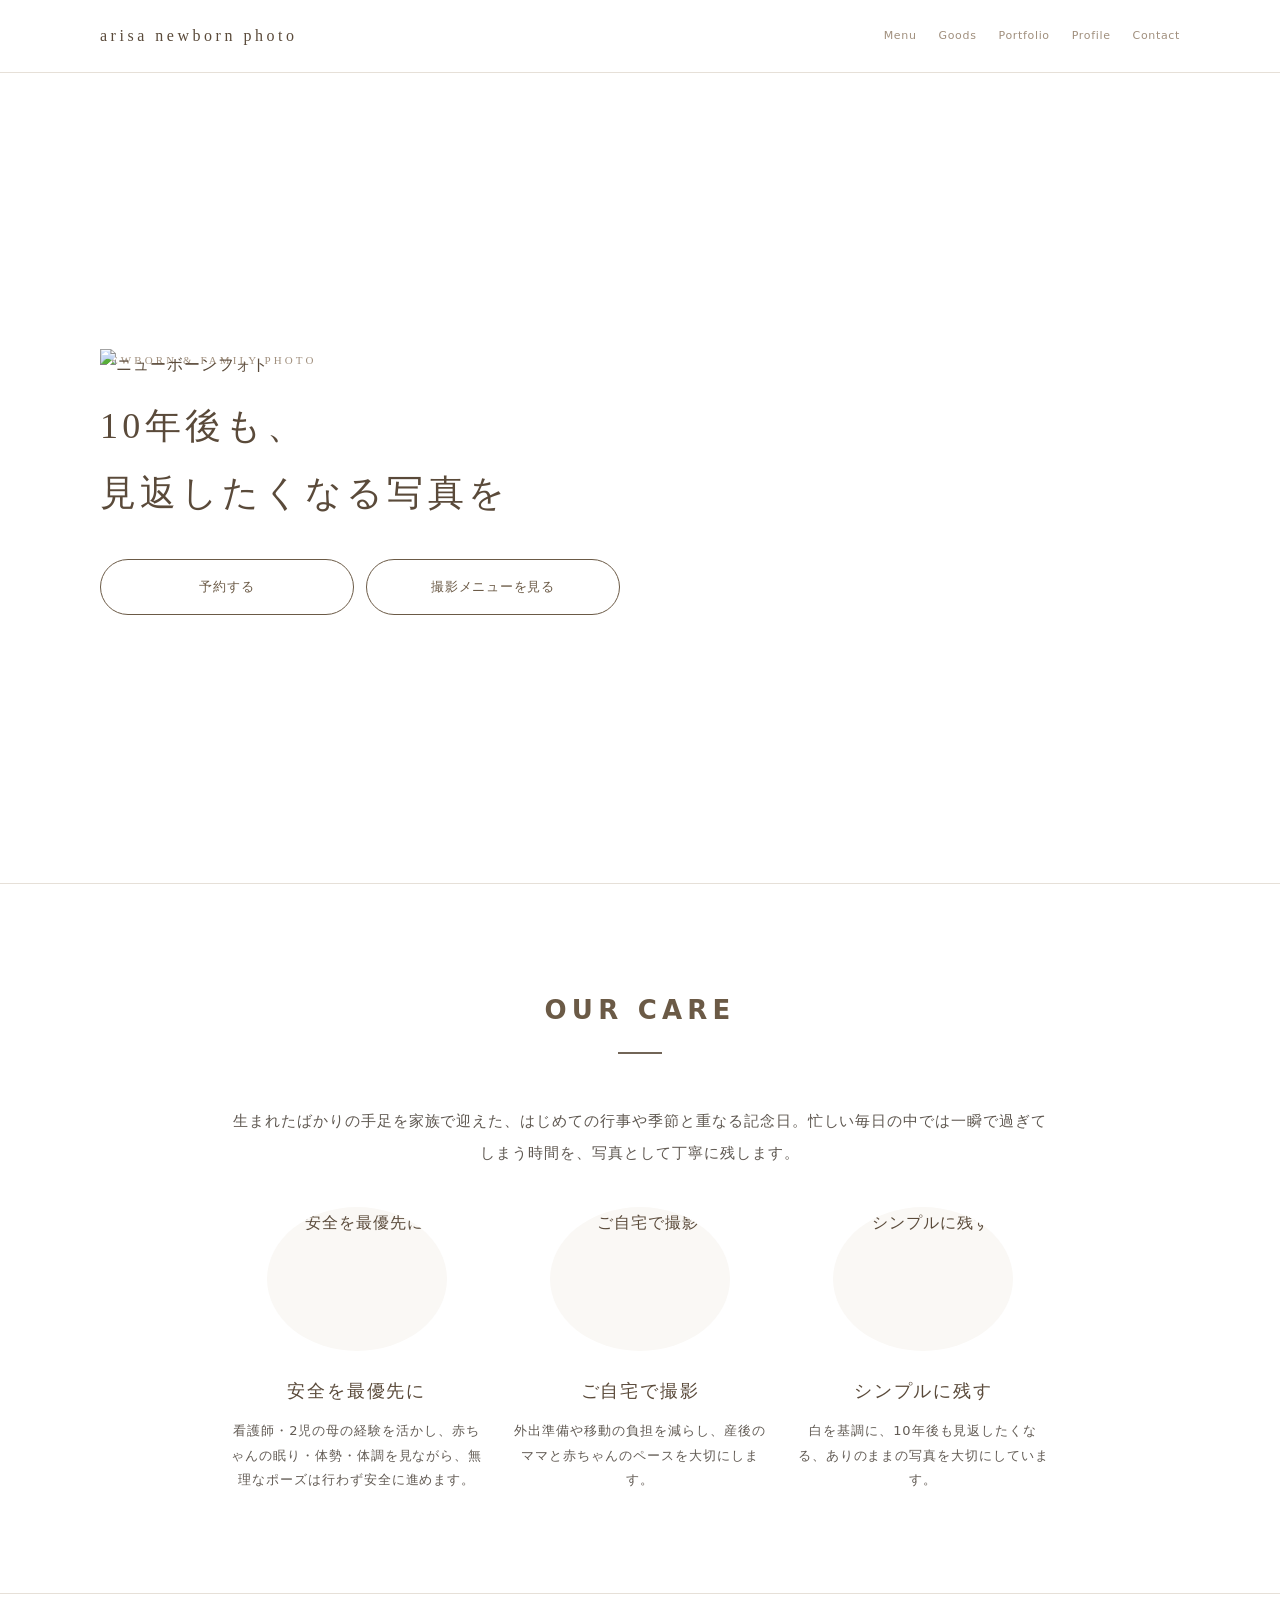
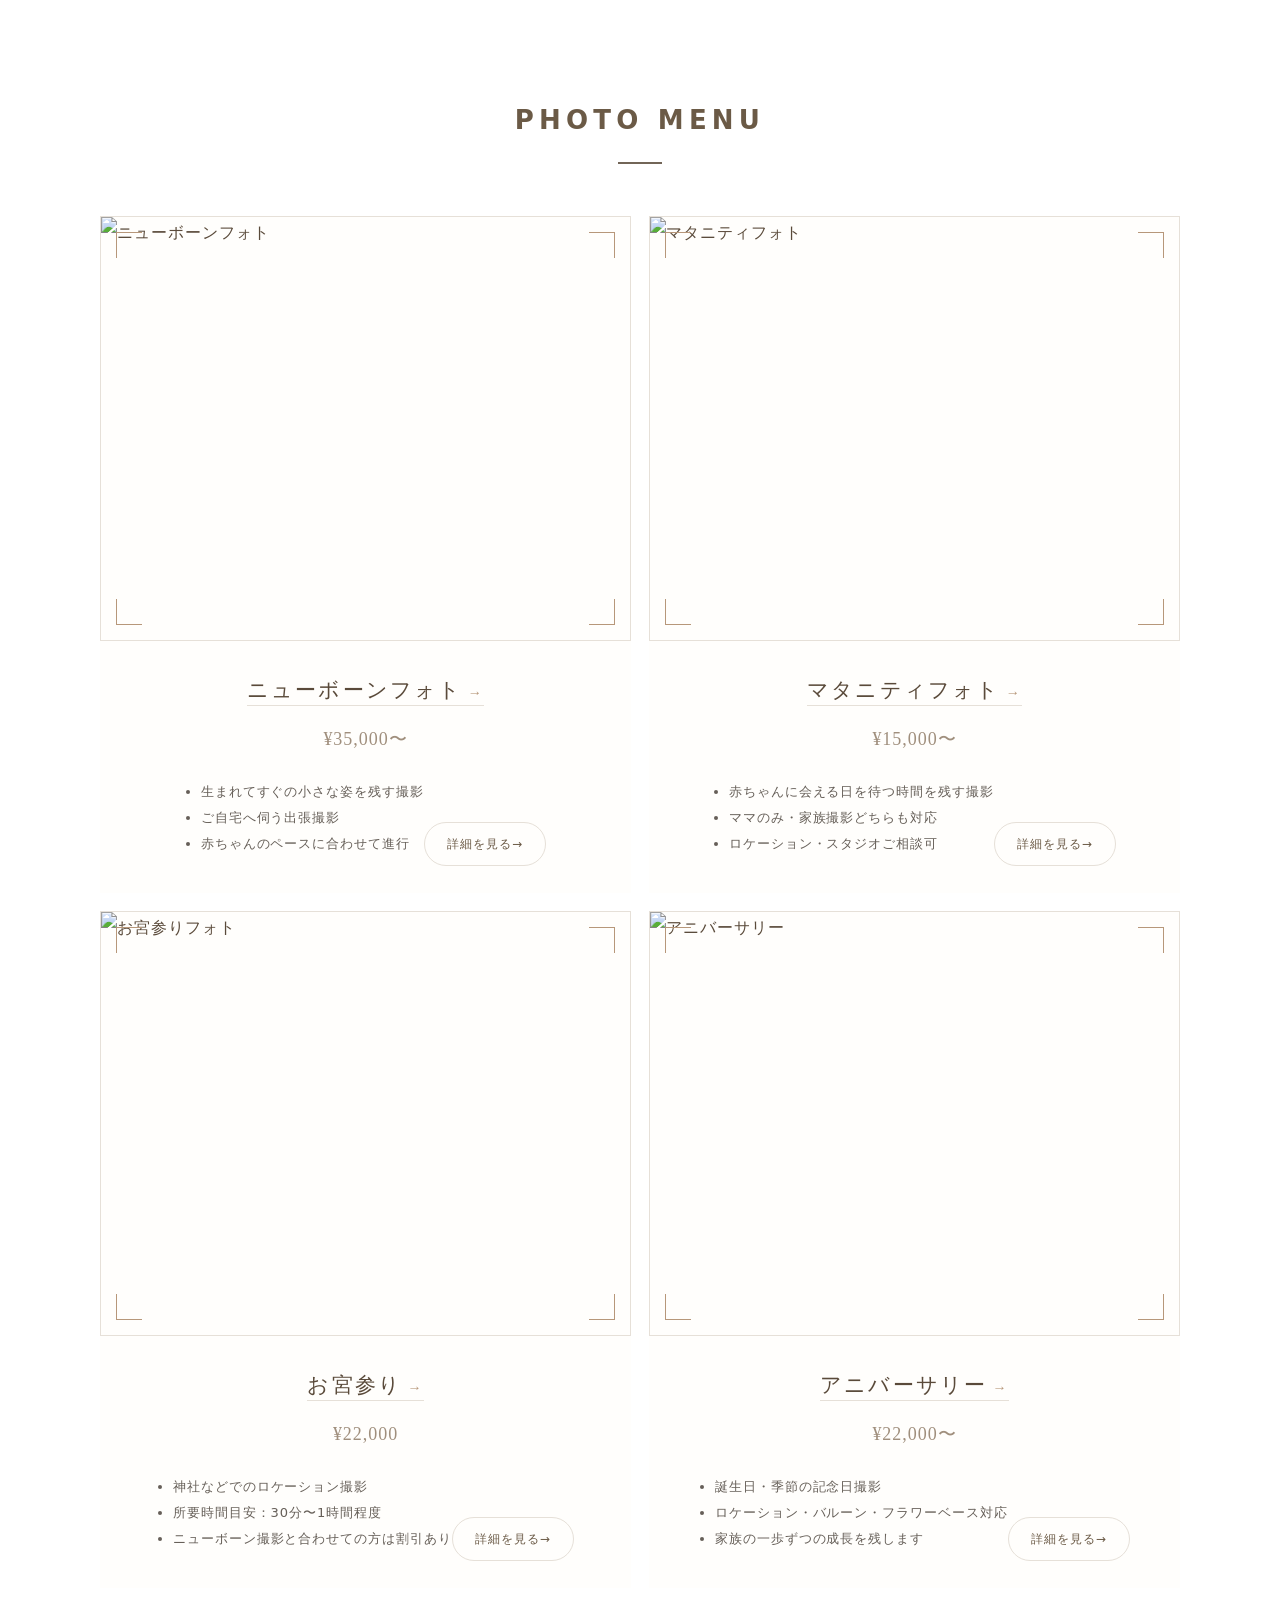
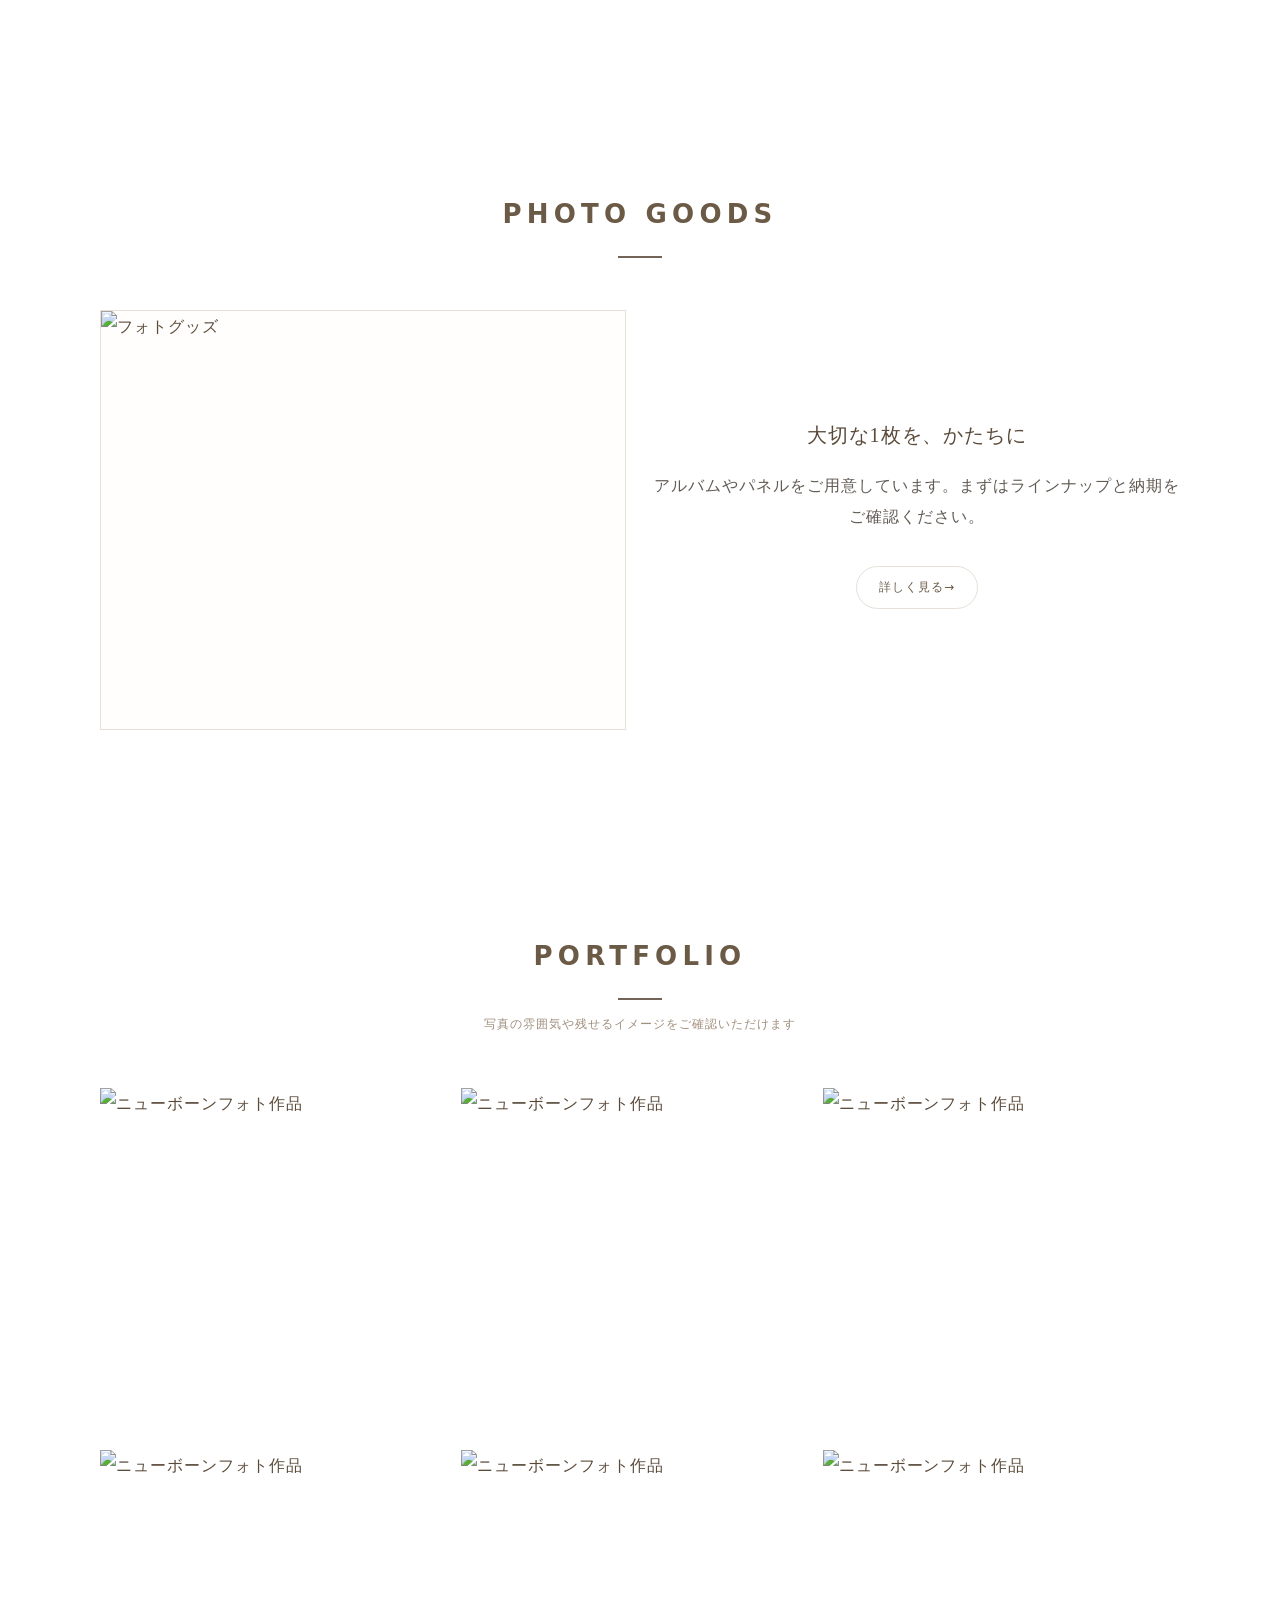
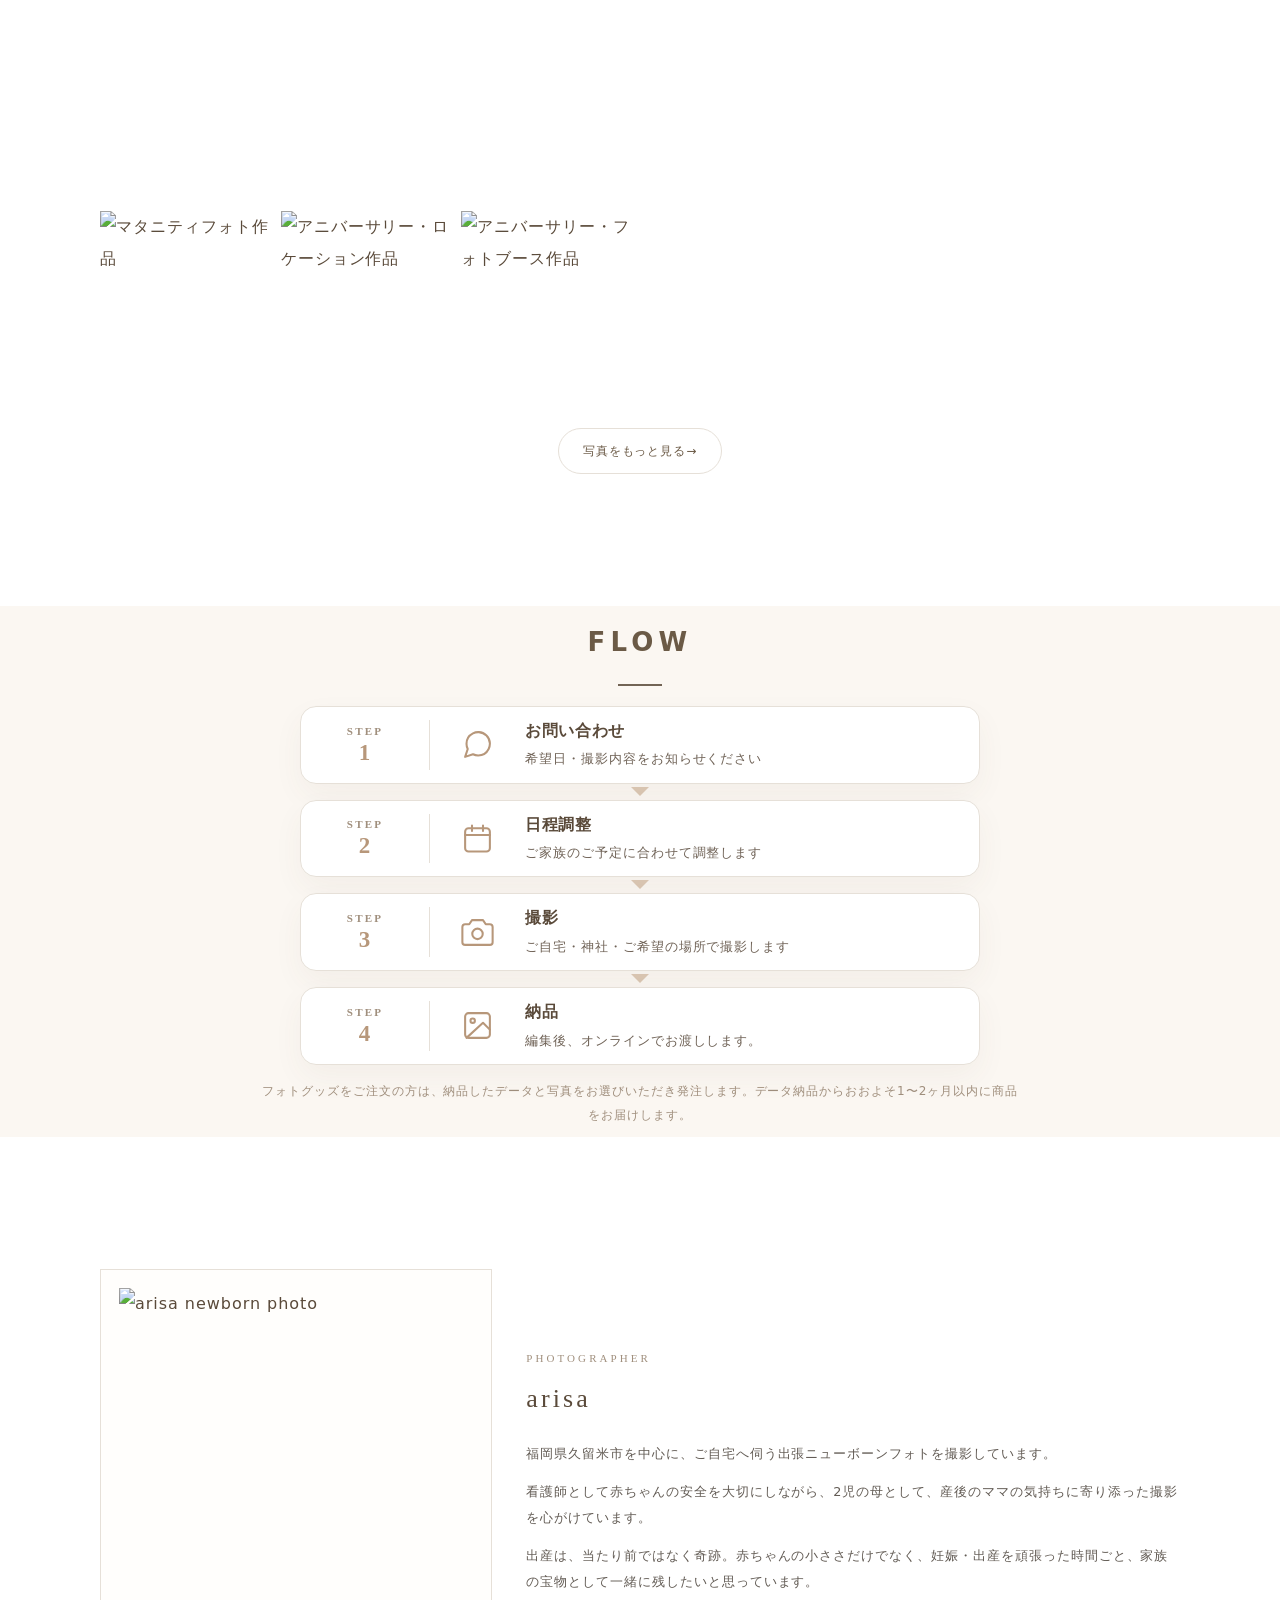
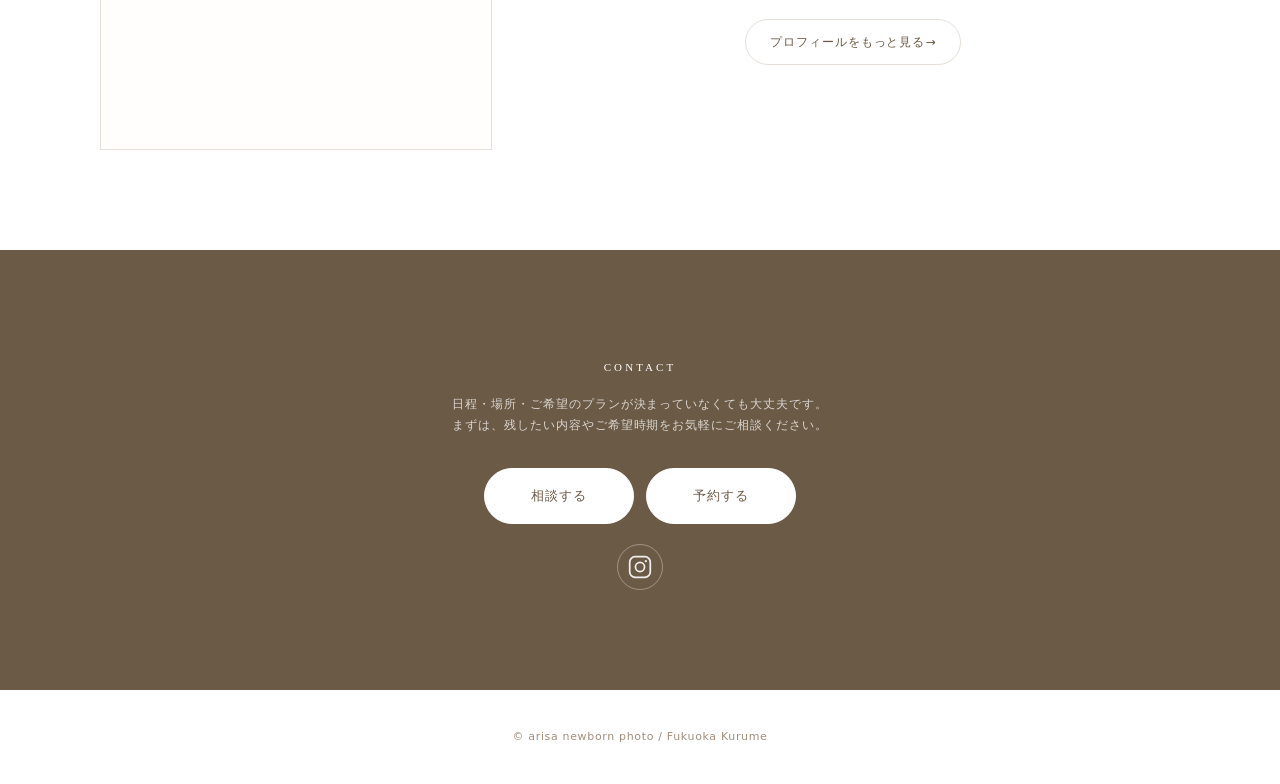
==== index.html @ 68b3fe2f "Add files via upload" ====
<!doctype html>
<html lang="ja">
<head>
  <meta charset="utf-8" />
  <meta name="viewport" content="width=device-width, initial-scale=1" />
  <title>arisa newborn photo｜福岡・久留米 出張ニューボーンフォト</title>
  <link rel="stylesheet" href="style.css?v=95" />
</head>
<body>
  <header class="nav"><div class="container nav-inner"><div class="brand">arisa newborn photo</div><input id="nav-toggle" class="nav-checkbox" type="checkbox" /><label class="nav-toggle" for="nav-toggle" aria-label="メニューを開閉"><span></span><span></span><span></span></label><nav class="nav-links" id="main-nav"><a href="#service">Menu</a><a href="#goods">Goods</a><a href="#portfolio">Portfolio</a><a href="profile.html">Profile</a><a href="#contact">Contact</a></nav></div></header>
  <main>
    <section class="hero"><div class="container"><div class="hero-inner"><div class="eyebrow">newborn & family photo</div><h1>10年後も、<br>見返したくなる写真を</h1><img class="hero-bg" src="写真フォルダ/photo/カゴ1.jpg" alt="ニューボーンフォト" /><div class="btns"><a class="btn line js-book" href="#booking">予約する</a><a class="btn secondary" href="#service">撮影メニューを見る</a></div></div></div></section>

    <section class="message"><div class="narrow"><div class="section-title"><span class="eyebrow">Our care</span><h2>小さな一歩を<br>未来の家族へ</h2></div><p>生まれたばかりの手足を家族で迎えた、はじめての行事や季節と重なる記念日。忙しい毎日の中では一瞬で過ぎてしまう時間を、写真として丁寧に残します。</p><div class="intro-grid circles"><div class="intro-card"><div class="concept-photo"><img src="写真フォルダ/photo/お布団4.jpg" alt="安全を最優先に"></div><h3>安全を最優先に</h3><p>看護師・2児の母の経験を活かし、赤ちゃんの眠り・体勢・体調を見ながら、無理なポーズは行わず安全に進めます。</p></div><div class="intro-card"><div class="concept-photo"><img src="写真フォルダ/photo/兄弟1.jpg" alt="ご自宅で撮影"></div><h3>ご自宅で撮影</h3><p>外出準備や移動の負担を減らし、産後のママと赤ちゃんのペースを大切にします。</p></div><div class="intro-card"><div class="concept-photo"><img src="写真フォルダ/photo/ミノムシ1.jpg" alt="シンプルに残す"></div><h3>シンプルに残す</h3><p>白を基調に、10年後も見返したくなる、ありのままの写真を大切にしています。</p></div></div></div></section>

    <section id="service"><div class="container"><div class="section-title"><span class="eyebrow">Photo menu</span><h2>撮影メニュー</h2></div><div class="service-grid">
      <article class="service"><a href="newborn.html"><img src="写真フォルダ/photo/頬杖4.jpg" alt="ニューボーンフォト" style="object-position:50% 52%"><span class="cframe" aria-hidden="true"></span></a><div class="service-body"><h3><a href="newborn.html">ニューボーンフォト</a></h3><p class="price">¥35,000〜</p><ul><li>生まれてすぐの小さな姿を残す撮影</li><li>ご自宅へ伺う出張撮影</li><li>赤ちゃんのペースに合わせて進行</li></ul><a class="service-link" href="newborn.html">詳細を見る</a></div></article>
      <article class="service"><a href="maternity.html"><img src="写真フォルダ/photo/マタニティ1.jpg" alt="マタニティフォト"><span class="cframe" aria-hidden="true"></span></a><div class="service-body"><h3><a href="maternity.html">マタニティフォト</a></h3><p class="price">¥15,000〜</p><ul><li>赤ちゃんに会える日を待つ時間を残す撮影</li><li>ママのみ・家族撮影どちらも対応</li><li>ロケーション・スタジオご相談可</li></ul><a class="service-link" href="maternity.html">詳細を見る</a></div></article>
      <article class="service"><a href="omiyamairi.html"><img src="写真フォルダ/photo/お宮参り1.jpg" alt="お宮参りフォト" style="object-position:center center"><span class="cframe" aria-hidden="true"></span></a><div class="service-body"><h3><a href="omiyamairi.html">お宮参り</a></h3><p class="price">¥22,000</p><ul><li>神社などでのロケーション撮影</li><li>所要時間目安：30分〜1時間程度</li><li>ニューボーン撮影と合わせての方は割引あり</li></ul><a class="service-link" href="omiyamairi.html">詳細を見る</a></div></article>
      <article class="service"><a href="anniversary.html"><img src="写真フォルダ/photo/桜4人家族.jpg" alt="アニバーサリー"><span class="cframe" aria-hidden="true"></span></a><div class="service-body"><h3><a href="anniversary.html">アニバーサリー</a></h3><p class="price">¥22,000〜</p><ul><li>誕生日・季節の記念日撮影</li><li>ロケーション・バルーン・フラワーベース対応</li><li>家族の一歩ずつの成長を残します</li></ul><a class="service-link" href="anniversary.html">詳細を見る</a></div></article>
    </div></div></section>

    <section id="goods"><div class="container"><div class="section-title"><span class="eyebrow">Photo goods</span><h2>フォトグッズ</h2></div>
      <div class="goods-grid">
        <div class="goods-image"><img src="写真フォルダ/photogoods/goods-top.jpg" alt="フォトグッズ"></div>
        <div class="goods-content">
          <h3>大切な1枚を、かたちに</h3>
          <p>アルバムやパネルをご用意しています。まずはラインナップと納期をご確認ください。</p>
          <p style="margin-top:18px"><a class="service-link" href="photogoods.html">詳しく見る</a></p>
        </div>
      </div>

    </section>

    <section id="portfolio"><div class="container"><div class="section-title"><span class="eyebrow">Portfolio</span><h2>ポートフォリオ</h2><p class="note">写真の雰囲気や残せるイメージをご確認いただけます</p></div><div class="pf-strip">
      <img class="sq" src="写真フォルダ/photo/カゴ2.jpg" alt="ニューボーンフォト作品">
      <img class="sq" src="写真フォルダ/photo/お布団1.jpg" alt="ニューボーンフォト作品">
      <img class="sq" src="写真フォルダ/photo/頬杖3.jpg" alt="ニューボーンフォト作品">
      <img class="sq" src="写真フォルダ/photo/指輪.jpg" alt="ニューボーンフォト作品">
      <img class="sq" src="写真フォルダ/photo/チンオン.jpg" alt="ニューボーンフォト作品">
      <img class="sq" src="写真フォルダ/photo/ミノムシ2.jpg" alt="ニューボーンフォト作品">
      <img src="写真フォルダ/photo/マタニティ1.jpg" alt="マタニティフォト作品">
      <img src="写真フォルダ/photo/桜4人家族.jpg" alt="アニバーサリー・ロケーション作品">
      <img src="写真フォルダ/photo/フォトブース.jpg" alt="アニバーサリー・フォトブース作品">
    </div><div class="pf-more"><a href="portfolio.html">写真をもっと見る</a></div></div></section>

<section id="flow"><div class="container"><div class="section-title"><span class="eyebrow">Flow</span><h2>撮影までの流れ</h2></div><div class="flow"><div class="step"><div class="step-number">1</div><div class="step-icon"><svg viewBox="0 0 24 24" fill="none" stroke="currentColor" stroke-width="1.5" stroke-linecap="round" stroke-linejoin="round"><path d="M21 11.5a8.38 8.38 0 0 1-.9 3.8 8.5 8.5 0 0 1-7.6 4.7 8.38 8.38 0 0 1-3.8-.9L3 21l1.9-5.7a8.38 8.38 0 0 1-.9-3.8 8.5 8.5 0 0 1 4.7-7.6 8.38 8.38 0 0 1 3.8-.9h.5a8.48 8.48 0 0 1 8 8z"/></svg></div><div class="step-body"><h3>お問い合わせ</h3><p>希望日・撮影内容をお知らせください</p></div></div><div class="step"><div class="step-number">2</div><div class="step-icon"><svg viewBox="0 0 24 24" fill="none" stroke="currentColor" stroke-width="1.5" stroke-linecap="round" stroke-linejoin="round"><rect x="3" y="4.5" width="18" height="17" rx="2.5"/><path d="M3 9.5h18M8 2.5v4M16 2.5v4"/></svg></div><div class="step-body"><h3>日程調整</h3><p>ご家族のご予定に合わせて調整します</p></div></div><div class="step"><div class="step-number">3</div><div class="step-icon"><svg viewBox="0 0 24 24" fill="none" stroke="currentColor" stroke-width="1.5" stroke-linecap="round" stroke-linejoin="round"><path d="M23 19a2 2 0 0 1-2 2H3a2 2 0 0 1-2-2V8a2 2 0 0 1 2-2h3l2-3h8l2 3h3a2 2 0 0 1 2 2z"/><circle cx="12" cy="13" r="3.8"/></svg></div><div class="step-body"><h3>撮影</h3><p>ご自宅・神社・ご希望の場所で撮影します</p></div></div><div class="step"><div class="step-number">4</div><div class="step-icon"><svg viewBox="0 0 24 24" fill="none" stroke="currentColor" stroke-width="1.5" stroke-linecap="round" stroke-linejoin="round"><rect x="3" y="3" width="18" height="18" rx="2.5"/><circle cx="8.5" cy="8.5" r="1.6"/><path d="M21 15l-5-5L4 21"/></svg></div><div class="step-body"><h3>納品</h3><p>編集後、オンラインでお渡しします。</p></div></div></div><p class="note" style="text-align:center;max-width:760px;margin:24px auto 0">フォトグッズをご注文の方は、納品したデータと写真をお選びいただき発注します。データ納品からおおよそ1〜2ヶ月以内に商品をお届けします。</p></div></section>

    <section id="profile"><div class="container profile"><div class="hero-card"><img src="写真フォルダ/photo/おくるみ布.jpg" alt="arisa newborn photo"></div><div><span class="eyebrow">Photographer</span><h3>arisa</h3><p>福岡県久留米市を中心に、ご自宅へ伺う出張ニューボーンフォトを撮影しています。</p><p>看護師として赤ちゃんの安全を大切にしながら、2児の母として、産後のママの気持ちに寄り添った撮影を心がけています。</p><p>出産は、当たり前ではなく奇跡。赤ちゃんの小ささだけでなく、妊娠・出産を頑張った時間ごと、家族の宝物として一緒に残したいと思っています。</p><p class="pf-more" style="text-align:center;margin-top:24px"><a href="profile.html">プロフィールをもっと見る</a></p></div></div></section>

    <section id="contact" class="cta"><div class="narrow"><span class="eyebrow">Contact</span><p><span class="wbr">日程・場所・ご希望のプランが</span><span class="wbr">決まっていなくても大丈夫です。</span><br><span class="wbr">まずは、残したい内容やご希望時期を</span><span class="wbr">お気軽にご相談ください。</span></p><div class="btns" style="justify-content:center"><a class="btn line" href="https://lin.ee/nrPaFDa" target="_blank" rel="noreferrer">相談する</a><a class="btn js-book" href="#booking">予約する</a></div><a class="ig-link" href="https://www.instagram.com/arisa_newbornphoto/" target="_blank" rel="noreferrer" aria-label="Instagramを見る"><svg viewBox="0 0 24 24" width="26" height="26" fill="none" stroke="currentColor" stroke-width="1.6" stroke-linecap="round" stroke-linejoin="round"><rect x="2.5" y="2.5" width="19" height="19" rx="5"/><circle cx="12" cy="12" r="4.2"/><circle cx="17.4" cy="6.6" r="1.05" fill="currentColor" stroke="none"/></svg></a></div></section>
  </main>
  <footer class="footer">© arisa newborn photo / Fukuoka Kurume</footer>
  <a class="fab fab-hidden js-book" href="#booking" target="_blank" rel="noreferrer" aria-label="予約する"><svg viewBox="0 0 24 24" width="17" height="17" fill="none" stroke="currentColor" stroke-width="1.6" stroke-linecap="round" stroke-linejoin="round"><rect x="3.5" y="5" width="17" height="16" rx="2.5"/><path d="M3.5 9.5h17M8 3v4M16 3v4"/></svg><span>予約する</span></a>
  <script src="booking.js?v=7" defer></script>
</body>
</html>
---- style.css ----
@charset "UTF-8";
:root{
  --bg:#ffffff;--paper:#fffefc;--ink:#5a4a3a;--muted:#a08f7d;--line:#e6e0d8;--accent:#b7977a;--accent2:#d8c4b0;--soft:#faf8f5;--dark:#6b5a46;
  --line-green:#06C755;
  --shadow:0 20px 50px rgba(90,74,58,.06);
}
*{box-sizing:border-box}
html{scroll-behavior:smooth}
body{margin:0;background:var(--bg);color:var(--ink);font-family:"Noto Sans JP", system-ui, -apple-system, BlinkMacSystemFont, sans-serif;line-height:2;letter-spacing:.06em;font-weight:300}
img{max-width:100%;display:block}
a{color:inherit;text-decoration:none}
.container{width:min(1080px,calc(100% - 40px));margin:auto}
.narrow{width:min(820px,calc(100% - 40px));margin:auto}
.nav{position:sticky;top:0;z-index:10;background:rgba(255,255,255,.86);backdrop-filter:blur(16px);border-bottom:1px solid var(--line)}
.nav-inner{height:72px;display:flex;align-items:center;justify-content:space-between;gap:20px;position:relative}
.brand{font-family:Georgia,"Times New Roman",serif;font-size:16px;letter-spacing:.22em;white-space:nowrap}
.nav-checkbox{position:absolute;opacity:0;pointer-events:none;width:1px;height:1px}
.nav-toggle{display:none;align-items:center;justify-content:center;width:40px;height:34px;padding:0;border:none;background:none;cursor:pointer;flex-direction:column;gap:6px}
.nav-toggle span{display:block;width:24px;height:2px;background:var(--ink);border-radius:1px;transition:transform .25s ease,opacity .25s ease}
.nav-toggle span + span{margin-top:0}
.nav-links{display:flex;gap:22px;font-size:11px;letter-spacing:.06em;color:var(--muted);align-items:center}
.nav-links a:hover{color:var(--accent)}
.hero{min-height:90vh;display:flex;align-items:center;padding:100px 0 72px;position:relative;overflow:hidden;background:#fff}
.hero-bg{position:absolute;top:0;left:0;width:100%;height:100%;object-fit:cover;object-position:58% 30%;z-index:0;animation:heroFade 2.6s cubic-bezier(.22,.61,.36,1) forwards;opacity:1;margin:0;pointer-events:none}
.hero-scrim{display:none}
.hero .container{position:relative;z-index:2}
.hero-inner{max-width:520px;animation:heroText 1.6s ease-out .5s forwards;opacity:1;position:relative;z-index:2}
.eyebrow{font-family:Georgia,serif;font-size:11px;letter-spacing:.28em;color:var(--muted);text-transform:uppercase}
.hero h1{font-family:Georgia,"Noto Serif JP",serif;font-weight:300;font-size:clamp(22px,3vw,36px);line-height:1.85;margin:22px 0 28px;letter-spacing:.12em;max-width:90%;}
.lead{font-size:14px;color:#5f5851;max-width:600px;line-height:2.1}
.hero-card{background:var(--paper);padding:18px;border:1px solid var(--line)}
.hero-card img{aspect-ratio:4/5;object-fit:cover;object-position:50% 18%}
@keyframes heroFade{from{opacity:0;transform:scale(1.06)}to{opacity:1;transform:none}}
@keyframes heroText{from{opacity:0;transform:translateY(16px)}to{opacity:1;transform:none}}
@media(prefers-reduced-motion:reduce){.hero-bg,.hero-inner{animation:none;opacity:1}}
.btns{display:flex;gap:12px;flex-wrap:wrap;margin-top:32px;margin-bottom:20px}
.btn{padding:14px 24px;border:1px solid var(--dark);background:var(--dark);color:white;font-size:13px;letter-spacing:.06em;display:inline-flex;align-items:center;justify-content:center;min-width:150px;width:auto;border-radius:999px;cursor:pointer;transition:transform .2s ease,box-shadow .2s ease,background .2s ease,color .2s ease,border-color .2s ease,filter .2s ease}
.hero .lead{font-size:12.6px}
.hero .btn{flex:1 1 45%;min-width:150px;width:auto}
.btn.secondary{background:transparent;color:var(--dark)}
.btn.line{background:var(--dark);border-color:var(--dark);color:#fff}
.hero .btn.line,.hero .btn.secondary{background:#fff;color:var(--dark);border:1px solid var(--dark)}
@media(hover:hover){.hero .btn.line:hover,.hero .btn.secondary:hover{background:var(--dark);color:#fff}}
.hero .btn.line:active,.hero .btn.secondary:active{background:var(--dark);color:#fff}
section{padding:100px 0}
.section-title{text-align:center;margin-bottom:52px}
.section-title .eyebrow{display:block;margin:0;font-family:inherit;font-size:clamp(20px,2.6vw,26px);font-weight:700;letter-spacing:.2em;color:var(--dark)}
.section-title .eyebrow::after{content:"";display:block;width:44px;height:2px;background:var(--ink);opacity:.85;margin:16px auto 0}
.section-title h2{display:none}
.message{background:#fff;border-top:1px solid var(--line);border-bottom:1px solid var(--line);text-align:center;opacity:0;animation:fadeInUp 1s ease-out .2s both}
.message p{font-size:15px;color:#5f5851;line-height:2.1}
.intro-grid{display:grid;grid-template-columns:repeat(3,1fr);gap:18px;margin-top:38px;text-align:left}
@keyframes fadeInUp{from{opacity:0;transform:translateY(20px)}to{opacity:1;transform:translateY(0)}}
.intro-card{background:var(--soft);border:1px solid var(--line);padding:26px 24px}
.intro-card h3{font-family:Georgia,"Noto Serif JP",serif;font-weight:300;font-size:18px;margin:0 0 10px;letter-spacing:.1em}
.intro-card p{font-size:13px;color:#625b54;margin:0;line-height:1.9}
.intro-grid.circles{text-align:center;gap:30px}
.intro-grid.circles .intro-card{background:none;border:none;padding:0}
.intro-grid.circles .intro-card p{max-width:280px;margin:0 auto}
.concept-icon{width:100px;height:100px;border-radius:50%;background:var(--soft);border:1px solid var(--line);display:flex;align-items:center;justify-content:center;margin:0 auto 20px;color:var(--accent)}
.concept-icon svg{width:50px;height:50px}
.concept-photo{width:100%;aspect-ratio:5/4;border-radius:50%;overflow:hidden;margin:0 auto 22px;background:var(--soft)}
.concept-photo img{width:100%;height:100%;object-fit:cover}
.intro-grid.circles .concept-photo{width:50%;min-width:180px;max-width:260px}
.service-grid{display:grid;grid-template-columns:repeat(2,1fr);gap:18px;background:transparent;border:none}
.service{background:var(--paper);padding:0;transition:opacity .25s ease}
.service:hover{opacity:.92}
.service > a{display:block;overflow:hidden;position:relative}
.service > a img,.service .placeholder{aspect-ratio:5/4;height:auto;width:100%;object-fit:cover;object-position:50% 38%;border:1px solid var(--line);box-sizing:border-box;display:block}
.cframe{position:absolute;inset:16px;pointer-events:none;border:1.5px solid var(--accent);-webkit-mask:linear-gradient(#000 0 0) top left,linear-gradient(#000 0 0) top right,linear-gradient(#000 0 0) bottom left,linear-gradient(#000 0 0) bottom right;-webkit-mask-size:26px 26px;-webkit-mask-repeat:no-repeat;mask:linear-gradient(#000 0 0) top left,linear-gradient(#000 0 0) top right,linear-gradient(#000 0 0) bottom left,linear-gradient(#000 0 0) bottom right;mask-size:26px 26px;mask-repeat:no-repeat}
.service-body{padding:28px 20px 24px;border-top:none;text-align:center}
.service-body{padding:28px 20px 24px}
.service h3{font-family:Georgia,"Noto Serif JP",serif;font-weight:300;font-size:21px;margin:0 0 10px;letter-spacing:.1em}
.service h3 a{border-bottom:1px solid var(--line);padding-bottom:3px}
.service h3 a:after{content:"  →";font-size:14px;color:var(--accent)}
.service-link{display:inline-flex;margin:16px auto 0;padding:9px 22px;border:1px solid var(--line);color:var(--dark);font-size:12px;letter-spacing:.08em;transition:background .2s ease,color .2s ease,border-color .2s ease;border-radius:999px;text-align:center}
.service-link:after{content:"  →"}
.service-link:hover{background:var(--dark);color:#fff;border-color:var(--dark)}
.price{font-family:Georgia,serif;font-size:18px;color:var(--muted);margin:10px 0}
.service ul{display:inline-block;text-align:left;padding-left:1.2em;margin:12px auto;color:#665f58;font-size:13px}
.note{font-size:12px;color:var(--muted)}
.portfolio-grid{display:grid;grid-template-columns:repeat(3,1fr);gap:14px}
.portfolio-item{background:var(--paper);border:1px solid var(--line);padding:10px}
.portfolio-item img,.portfolio-item .placeholder{width:100%;height:260px;object-fit:cover;object-position:center center}
.portfolio-item p{text-align:center;font-family:Georgia,"Noto Serif JP",serif;letter-spacing:.1em;margin:12px 0 4px;color:#5f5851}
.placeholder{display:flex;align-items:center;justify-content:center;background:linear-gradient(135deg,var(--soft),var(--accent2));color:#8a6f57;font-family:Georgia,"Noto Serif JP",serif;font-size:13px;letter-spacing:.1em;text-align:center;padding:16px}
.pose-grid{display:grid;grid-template-columns:repeat(4,1fr);gap:14px}
.pose-item{background:var(--paper);border:1px solid var(--line);padding:10px}
.pose-item img{width:100%;height:230px;object-fit:cover;object-position:50% 42%}
.pose-item p{text-align:center;font-family:Georgia,"Noto Serif JP",serif;letter-spacing:.1em;margin:12px 0 4px;color:#5f5851;font-size:14px}
.plans{display:grid;grid-template-columns:repeat(3,1fr);gap:18px}
.plan{background:var(--paper);border:1px solid var(--line);padding:28px 24px;position:relative;text-align:center;display:flex;flex-direction:column}
.plan.recommend{border-color:var(--accent);box-shadow:var(--shadow)}
.badge{position:absolute;top:16px;right:16px;background:#f4e5d7;color:#9d7656;font-size:11px;padding:4px 9px}
.plan .plan-img{display:block;width:calc(100% + 48px);max-width:none;margin:-28px -24px 16px;aspect-ratio:5/4;height:auto;object-fit:cover;object-position:50% 42%}
.plan h3{font-family:Georgia,"Noto Serif JP",serif;font-size:25px;font-weight:400;margin:0 0 8px;letter-spacing:.08em}
.plan .scene{font-size:12px;color:var(--muted);margin:10px 0 0}
.plan li{text-align:left}
.plan .scene b{color:#7d6f60;font-weight:400}
.plan .price{font-size:28px}
.plan .plan-tag{margin:6px 0 16px;font-size:12.5px;line-height:1.6;color:var(--muted);padding:0 4px}
.plan li{margin:5px 0;font-size:14px;color:#625b54}
.plan-sample{display:block;width:fit-content;margin:16px auto 0;padding:9px 22px;border:1px solid var(--line);border-radius:999px;color:var(--dark);font-size:12px;letter-spacing:.06em;text-align:center;cursor:pointer;transition:background .2s ease,color .2s ease,border-color .2s ease,transform .2s ease,box-shadow .2s ease}
.plan-sample:after{content:"  →"}
@media(hover:hover){.plan-sample:hover{background:var(--dark);color:#fff;border-color:var(--dark);transform:translateY(-2px);box-shadow:0 8px 18px rgba(90,74,58,.18)}}
.plan-sample:active{transform:translateY(0) scale(.98);filter:brightness(.9)}
.plan-pose-link{margin-top:30px}
#pose{scroll-margin-top:84px}
.plan-discount{margin:16px -24px -28px;margin-top:auto;padding:12px 18px;background:var(--accent2);color:#5a4a3a;font-size:12px;line-height:1.55;text-align:center}
.plan-discount span{display:block}
.plan-discount b{display:inline-block;margin-top:3px;font-family:Georgia,serif;font-weight:700;font-size:15px;letter-spacing:.02em;color:#5a4433}
.option-box{margin-top:30px;background:#fffaf4;border:1px solid var(--line);padding:26px}
.option-box dl{display:grid;grid-template-columns:1fr auto;gap:10px 24px;margin:0}
.option-box dt{color:#5e5750}.option-box dd{margin:0;color:var(--accent);font-family:Georgia,serif}
.discount-box{margin-top:18px;background:#f6efe6;border-color:var(--accent2)}
.discount-box .ob-label{margin:0 0 14px;font-family:Georgia,serif;font-size:12px;font-weight:700;letter-spacing:.22em;text-transform:uppercase;color:var(--accent)}
.discount-box dd{white-space:nowrap;color:#5a4433;font-weight:700}
.flow{display:flex;flex-direction:column;gap:16px;max-width:680px;margin:0 auto;position:relative}
.step{display:grid;grid-template-columns:84px 74px 1fr;align-items:center;gap:0 22px;background:#fff;box-shadow:0 12px 30px rgba(90,74,58,.05);border:1px solid var(--line);border-radius:16px;padding:13px 22px;position:relative;z-index:1}
.step-number{display:flex;flex-direction:column;align-items:center;justify-content:center;font-family:Georgia,serif;font-size:23px;font-weight:700;color:var(--accent);line-height:1}
.step-number::before{content:"STEP";font-family:inherit;font-size:11px;font-weight:600;letter-spacing:.2em;color:var(--muted);margin-bottom:4px}
.step-icon{display:flex;align-items:center;justify-content:center;align-self:stretch;border-left:1px solid var(--line);padding-left:22px;color:var(--accent)}
.step-icon svg{width:33px;height:33px}
.step-body{display:grid;gap:8px;align-content:center}
.step-body h3{font-size:16px;font-weight:600;margin:0;letter-spacing:.04em;color:var(--ink);line-height:1.35;text-align:left}
.step-body p{font-size:13px;color:#6f6256;margin:0;line-height:1.55;text-align:left}
.step:not(:last-child)::after{content:"";position:absolute;left:50%;bottom:-13px;transform:translateX(-50%);width:0;height:0;border-left:9px solid transparent;border-right:9px solid transparent;border-top:9px solid var(--accent2)}
#flow{background:#fbf7f2;padding:10px 0;margin:32px 0}
#flow .section-title{margin-bottom:16px}
#flow .note{margin-top:14px!important}
section:has(.flow){padding-top:48px;padding-bottom:48px}
section:has(.flow) .section-title{margin-bottom:16px}
section:has(.flow) .note{margin-top:16px!important}
#flow .container{position:relative}
#flow .section-title{margin-bottom:20px}
@media(max-width:900px){.flow{gap:16px}.step{grid-template-columns:60px 54px 1fr;gap:0 14px;padding:13px 16px}.step-icon{padding-left:14px}.step-icon svg{width:30px;height:30px}.step-number{font-size:21px}}
.info{display:grid;grid-template-columns:1fr 1fr;gap:22px}
.info-card{background:var(--paper);border:1px solid var(--line);padding:30px;width:80%;max-width:720px;margin:0 auto}
.info-card table{width:100%;border-collapse:collapse}.info-card td{border-bottom:1px solid var(--line);padding:10px 0}.info-card td:last-child{text-align:right;color:var(--dark)}
.section-divider{display:flex;align-items:center;gap:18px;max-width:760px;margin:46px auto 30px}
.section-divider::before,.section-divider::after{content:"";flex:1;height:1px;background:var(--line)}
.section-divider span{font-family:Georgia,serif;font-size:12px;letter-spacing:.28em;text-transform:uppercase;color:var(--accent);white-space:nowrap}
.fee-card td{padding:6px 0}
.notes-compact .info-card h3{display:flex;align-items:center;gap:9px}
.note-icon{width:21px;height:21px;color:var(--accent);flex-shrink:0}
.cost-grid{display:grid;grid-template-columns:1fr 1fr;gap:44px;align-items:start;max-width:940px;margin:0 auto}
.cost-grid .option-box{margin-top:24px}
.cost-grid .fee-card{width:100%;max-width:none;margin:24px 0 0}
@media(max-width:820px){.cost-grid{grid-template-columns:1fr;gap:48px;max-width:520px}}
@media(max-width:560px){.cost-compact{padding:26px 0}.cost-grid{gap:36px}.cost-compact .section-title{margin-bottom:0}.cost-compact .section-title .eyebrow{font-size:19px}.cost-compact .section-title .eyebrow::after{margin-top:7px}.cost-grid .option-box{margin-top:12px;padding:16px 18px}.cost-grid .option-box dl{gap:7px 16px}.cost-grid .option-box dt{font-size:12.5px;line-height:1.45}.cost-grid .option-box dd{font-size:13px}.cost-grid .option-box .note{font-size:11px;margin:8px 0 0;line-height:1.55}.cost-grid .fee-card{margin-top:12px;padding:14px 18px}.cost-grid .fee-card .note{font-size:11px;margin:0 0 8px}.cost-grid .fee-card td{padding:4px 0;font-size:12.5px}}
@media(max-width:560px){.info-compact{padding:26px 0}.info-compact .info{gap:12px}.info-compact .info-card{width:100%;padding:16px 18px}.info-compact .info-card h3{font-size:16px;margin:0 0 8px}.info-compact .info-card p{font-size:12.5px;line-height:1.7;margin:4px 0}.info-compact .info-card td{padding:5px 0;font-size:12.5px}}
@media(max-width:560px){.notes-compact{padding:32px 0}.notes-compact .section-divider{margin:0 auto 16px}.notes-compact .info-card{width:100%;padding:14px 18px;margin-top:12px!important}.notes-compact .info-card h3{font-size:15px;margin:0 0 6px}.notes-compact .info-card p{font-size:12px;line-height:1.65;margin:4px 0}.notes-compact .info-card ol{font-size:11.5px!important;line-height:1.65!important;margin:8px 0!important;padding-left:1.2em!important}.notes-compact .info-card ol li{margin:4px 0}.notes-compact .info-card .note{font-size:11px;margin-top:8px}}
.faq{max-width:760px;margin:0 auto}
.faq details{border-bottom:1px solid var(--line)}
.faq details:first-child{border-top:1px solid var(--line)}
.faq summary{list-style:none;cursor:pointer;color:#4d4740;font-size:clamp(14.5px,3.8vw,16px);line-height:1.6;padding:22px 46px 22px 4px;position:relative;transition:color .2s ease}
.faq summary::-webkit-details-marker{display:none}
.faq summary::after{content:"";position:absolute;right:6px;top:26px;width:17px;height:17px;background:linear-gradient(var(--dark),var(--dark)) center/100% 1.5px no-repeat,linear-gradient(var(--dark),var(--dark)) center/1.5px 100% no-repeat;transition:transform .3s ease}
.faq details[open] summary::after{background:linear-gradient(var(--dark),var(--dark)) center/100% 1.5px no-repeat}
@media(hover:hover){.faq summary:hover{color:var(--accent)}}
.faq p{color:#665f58;margin:0;font-size:14px;line-height:1.95;padding:0 46px 24px 4px}
@media(max-width:560px){section:has(.faq){padding:38px 0}section:has(.faq) .section-title{margin-bottom:18px}.faq summary{padding:14px 38px 14px 2px;font-size:13.5px;line-height:1.5}.faq summary::after{top:15px;width:15px;height:15px}.faq p{font-size:12.5px;line-height:1.8;padding:0 38px 16px 2px}}
.pf-heading{margin:0 0 26px;text-align:center}
.pf-heading h2{display:flex;justify-content:center;align-items:baseline;flex-wrap:wrap;gap:6px 12px;margin:0;font-family:"Noto Serif JP",serif;font-weight:600;font-size:clamp(20px,5vw,25px);letter-spacing:.06em;color:var(--ink)}
.pf-heading .en{position:relative;padding-bottom:14px;font-family:Georgia,serif;font-size:clamp(17px,4.4vw,21px);font-weight:700;letter-spacing:.2em;text-transform:uppercase;color:var(--dark)}
.pf-heading .en::after{content:"";position:absolute;left:50%;bottom:0;transform:translateX(-50%);width:46px;height:2px;background:var(--accent2)}
.pf-intro{max-width:620px;margin:0 auto;text-align:center}
.pf-intro-photo img{width:70%;max-width:420px;aspect-ratio:3/2;object-fit:cover;display:block;margin:0 auto}
.pf-intro-msg{margin:24px auto 0;max-width:480px;color:#5f574e;font-size:14px;line-height:2.05;letter-spacing:.02em}
@media(max-width:640px){.pf-intro-photo img{width:100%;max-width:100%}.pf-intro-msg{font-size:12.5px;line-height:1.95;margin-top:18px}.pf-intro-msg br{display:none}}
.pf-message{max-width:540px;margin:0 auto;text-align:center;color:#5f574e;font-size:14px;line-height:2.15;letter-spacing:.02em}
.pf-message .sign{display:block;margin-top:20px;font-family:Georgia,"Noto Serif JP",serif;font-size:17px;letter-spacing:.14em;color:var(--dark)}
@media(max-width:560px){.pf-message{font-size:12.5px;line-height:2}}
.pf-timeline{list-style:none;position:relative;max-width:860px;margin:0 auto;padding:6px 0}
.pf-timeline::before{content:"";position:absolute;left:50%;top:0;bottom:0;width:2px;background:var(--accent2);transform:translateX(-50%)}
.pf-timeline li{position:relative;display:grid;grid-template-columns:1fr 1fr;column-gap:56px;align-items:center;margin-bottom:16px}
.pf-timeline li::after{content:"";position:absolute;left:50%;top:50%;transform:translate(-50%,-50%);width:14px;height:14px;border-radius:50%;background:#fff;border:3px solid var(--accent);z-index:1}
.pf-timeline .tl-main{grid-column:1;text-align:right}
.pf-timeline .tl-photo-wrap{grid-column:2;text-align:left}
.pf-timeline li:nth-child(even) .tl-main{grid-column:2;text-align:left}
.pf-timeline li:nth-child(even) .tl-photo-wrap{grid-column:1;text-align:right}
.pf-timeline .tl-year{display:block;font-family:Georgia,serif;font-weight:700;font-size:22px;letter-spacing:.04em;color:var(--accent);margin:0 0 8px;line-height:1}
.pf-timeline .tl-card{display:inline-block;text-align:left;max-width:330px;background:var(--paper);border:1px solid var(--line);box-shadow:0 8px 20px rgba(90,74,58,.05);padding:15px 18px}
.pf-timeline .tl-card h3{margin:0 0 6px;font-size:14px;font-weight:600;color:var(--ink);line-height:1.45}
.pf-timeline .tl-card p{margin:0;font-size:12.5px;line-height:1.8;color:#625b54}
.pf-timeline .tl-photo{display:inline-block;width:100%;max-width:300px;aspect-ratio:4/3;object-fit:cover;vertical-align:middle}
@media(max-width:640px){.pf-timeline{padding-left:6px}.pf-timeline::before{left:9px}.pf-timeline li{grid-template-columns:1fr;column-gap:0;align-items:start;padding-left:30px;margin-bottom:26px}.pf-timeline li::after,.pf-timeline li:nth-child(even)::after{left:9px;top:8px;transform:translate(-50%,0);width:12px;height:12px}.pf-timeline .tl-main,.pf-timeline li:nth-child(even) .tl-main{grid-column:1;text-align:left}.pf-timeline .tl-photo-wrap,.pf-timeline li:nth-child(even) .tl-photo-wrap{grid-column:1;text-align:left}.pf-timeline .tl-year{font-size:20px;margin-bottom:6px}.pf-timeline .tl-card{max-width:none;padding:13px 15px}.pf-timeline .tl-photo{max-width:none;margin-top:12px}}
.profile-table{max-width:620px;margin:0 auto}
.ig-lead{text-align:center;color:#625b54;font-size:13.5px;line-height:1.8;margin:0 0 22px}
.ig-feed{display:grid;grid-template-columns:repeat(3,1fr);gap:10px;max-width:600px;margin:0 auto}
.ig-feed a{position:relative;display:block;aspect-ratio:1/1;overflow:hidden}
.ig-feed img{width:100%;height:100%;object-fit:cover;display:block;transition:transform .4s ease}
.ig-feed .ig-ov{position:absolute;inset:0;display:flex;align-items:center;justify-content:center;color:#fff;background:rgba(90,74,58,0);opacity:0;transition:opacity .3s ease,background .3s ease}
@media(hover:hover){.ig-feed a:hover img{transform:scale(1.06)}.ig-feed a:hover .ig-ov{opacity:1;background:rgba(90,74,58,.32)}}
.ig-follow-wrap{text-align:center}
.ig-follow{display:inline-flex;align-items:center;gap:9px;margin:26px auto 0;padding:12px 26px;border:1px solid var(--accent);border-radius:999px;color:var(--dark);font-size:13px;letter-spacing:.04em;transition:background .2s ease,color .2s ease,border-color .2s ease,transform .2s ease,box-shadow .2s ease}
@media(hover:hover){.ig-follow:hover{background:var(--accent2);border-color:var(--accent2);transform:translateY(-2px);box-shadow:0 8px 18px rgba(90,74,58,.15)}}
@media(max-width:560px){.ig-feed{gap:6px}.ig-lead{font-size:12.5px}}
.story-carousel{display:flex;align-items:center;gap:14px;overflow-x:auto;scroll-snap-type:x mandatory;-webkit-overflow-scrolling:touch;padding:26px calc(50% - 96px) 32px;scrollbar-width:none}
.story-carousel::-webkit-scrollbar{display:none}
.story-carousel img{flex:0 0 auto;width:192px;aspect-ratio:9/16;object-fit:cover;scroll-snap-align:center;display:block;border-radius:3px;transform:scale(.8);opacity:.5;transition:transform .4s cubic-bezier(.22,.61,.36,1),opacity .4s ease,box-shadow .4s ease;transform-origin:center center;will-change:transform}
.story-carousel img.is-active{transform:scale(1.1) translateY(-8px);opacity:1;box-shadow:0 20px 42px rgba(90,74,58,.26)}
.story-carousel .story-replay{flex:0 0 auto;width:192px;aspect-ratio:9/16;scroll-snap-align:center;display:flex;flex-direction:column;align-items:center;justify-content:center;gap:12px;background:var(--paper);border:1px solid var(--line);border-radius:3px;color:var(--dark);font-family:inherit;font-size:14px;letter-spacing:.06em;cursor:pointer;transform:scale(.8);opacity:.5;transition:transform .4s cubic-bezier(.22,.61,.36,1),opacity .4s ease,box-shadow .4s ease}
.story-carousel .story-replay.is-active{transform:scale(1.1) translateY(-8px);opacity:1;box-shadow:0 20px 42px rgba(90,74,58,.26)}
.story-carousel .story-replay svg{width:34px;height:34px;color:var(--accent)}
.story-hint{display:flex;align-items:center;justify-content:center;gap:6px;color:var(--muted);font-size:11.5px;letter-spacing:.08em;margin:2px 0 0}
@media(max-width:560px){.story-carousel{padding:22px calc(50% - 78px) 28px;gap:10px}.story-carousel img{width:156px}}
.story-carousel img{cursor:zoom-in}
.story-lightbox{position:fixed;inset:0;z-index:100;display:none;align-items:center;justify-content:center;background:rgba(60,50,40,.86);padding:24px;cursor:zoom-out}
.story-lightbox.open{display:flex}
.story-lightbox img{max-width:min(92vw,520px);max-height:90vh;object-fit:contain;box-shadow:0 20px 60px rgba(0,0,0,.45)}
.story-lightbox .sl-close{position:absolute;top:16px;right:20px;width:42px;height:42px;border:none;background:rgba(255,255,255,.16);color:#fff;font-size:24px;line-height:1;border-radius:50%;cursor:pointer;display:flex;align-items:center;justify-content:center}
.profile-table>div{display:grid;grid-template-columns:130px 1fr;gap:18px;padding:15px 4px;border-bottom:1px solid var(--line)}
.profile-table>div:first-child{border-top:1px solid var(--line)}
.profile-table dt{margin:0;color:var(--accent);font-size:13px;letter-spacing:.04em}
.profile-table dd{margin:0;color:#5a4a3a;font-size:14px;line-height:1.7}
.profile-table .pt-note{display:block;margin-top:4px;font-size:12px;color:var(--muted);line-height:1.6}
@media(max-width:560px){.profile-table>div{grid-template-columns:92px 1fr;gap:12px;padding:12px 2px}.profile-table dt{font-size:12px}.profile-table dd{font-size:13px}.profile-table .pt-note{font-size:11px}}
.profile{display:grid;grid-template-columns:.75fr 1.25fr;gap:34px;align-items:center}.profile img{aspect-ratio:4/5;object-fit:cover}.profile h3{font-family:Georgia,"Noto Serif JP",serif;font-weight:300;font-size:26px;letter-spacing:.12em;margin:0 0 16px}.profile p{color:#625b54;line-height:2;font-size:80%}
.page-head .fee-note{display:inline-block;font-size:clamp(10.5px,3.2vw,13px);color:var(--muted);margin-top:6px}
.cta{background:var(--dark);color:white;text-align:center}.cta h2{font-family:Georgia,"Noto Serif JP",serif;font-weight:300;font-size:clamp(22px,6vw,32px);letter-spacing:.1em;white-space:nowrap}
.cta .wbr{display:inline-block}.cta .eyebrow{color:#fff}.cta p{color:rgba(255,255,255,.75);line-height:1.75;font-size:12px}.cta .btn{background:white;color:var(--dark);border-color:white}.cta .btn.line{background:#fff;color:var(--dark);border-color:#fff}@media(hover:hover){.cta .btn:hover,.cta .btn.line:hover{background:var(--accent2);color:var(--dark);border-color:var(--accent2)}}.cta .btn:active,.cta .btn.line:active{background:var(--accent2);color:var(--dark);border-color:var(--accent2)}.ig-link{display:flex;align-items:center;justify-content:center;width:46px;height:46px;margin:20px auto 0;color:rgba(255,255,255,.9);border:1px solid rgba(255,255,255,.35);border-radius:50%;transition:transform .2s ease,color .2s ease,border-color .2s ease,background .2s ease}@media(hover:hover){.ig-link:hover{transform:translateY(-2px);color:var(--dark);background:var(--accent2);border-color:var(--accent2)}}.ig-link:active{transform:translateY(0) scale(.96)}.footer{padding:36px 0;color:var(--muted);font-size:11px;text-align:center;letter-spacing:.06em}
/* portfolio strip on home：大小の写真を組み合わせた配置 */
.pf-strip{display:grid;grid-template-columns:repeat(6,1fr);gap:4px}
.pf-strip img{width:100%;height:auto;aspect-ratio:1/1;object-fit:cover;object-position:center center;display:block}
.pf-strip img.sq{grid-column:span 2;grid-row:span 2}
.pf-more{text-align:center;margin-top:40px}
.pf-more a{display:inline-flex;align-items:center;justify-content:center;padding:10px 24px;border:1px solid var(--line);border-radius:999px;color:var(--dark);font-size:12px;letter-spacing:.08em}
.pf-more a:after{content:"  →"}
@media(hover:hover){.pf-more a:hover{background:var(--dark);color:#fff;border-color:var(--dark);transform:translateY(-2px);box-shadow:0 10px 22px rgba(90,74,58,.18)}}
.pf-more a:active{transform:translateY(0) scale(.98);filter:brightness(.9)}
/* goods (home) - placeholder and service image arch */
.goods-image.blank{min-height:320px;background:linear-gradient(180deg,#fbf9f6,#f5f2ef);border:1px solid var(--line)}
/* Make service image area have an arched/elliptical top while the body stays square */
.service img,.service .placeholder{display:block;border-radius:0}
/* goods (home) */
.goods-grid{display:flex;gap:28px;align-items:center}
.goods-image{flex:1 1 50%}
.goods-image img{width:100%;height:auto;aspect-ratio:5/4;object-fit:cover;border:1px solid var(--line);background:var(--paper)}
.goods-content{flex:1 1 50%;text-align:center}
.goods-content h3{font-family:Georgia,"Noto Serif JP",serif;font-weight:300;font-size:20px;margin:0 0 12px}
.goods-content p{color:#625b54;line-height:1.9}
@media(max-width:900px){.goods-grid{flex-direction:column}.goods-content{padding-top:18px}}
/* portfolio page genre block */
.genre{margin-bottom:56px}
.genre h2{font-family:Georgia,"Noto Serif JP",serif;font-weight:400;font-size:26px;letter-spacing:.1em;margin:0 0 6px}
.genre .eyebrow{display:block;margin-bottom:4px}
.genre .genre-head{margin-bottom:26px}
.genre-head h2{display:none}
/* detail page */
.page-head{padding:110px 0 0;text-align:center}
.page-head .eyebrow{display:block;margin-bottom:12px}
.page-head h1{font-family:Georgia,"Noto Serif JP",serif;font-weight:400;font-size:clamp(30px,4.4vw,50px);letter-spacing:.12em;margin:0 0 16px}
.page-head p{color:#5f5851;max-width:640px;margin:0 auto}
.page-head-image{margin:24px auto 0;max-width:720px;overflow:hidden;border-radius:24px}
.page-head-image img{width:100%;display:block;object-fit:cover;object-position:center center}
.backlink{font-size:12px;color:var(--muted)}.backlink:hover{color:var(--accent)}
.backlink:before{content:"← "}
@media(max-width:900px){.nav-toggle{display:flex}.nav-links{display:flex;flex-direction:column;position:absolute;top:100%;left:0;width:100%;gap:0;padding:10px 0;border-top:1px solid var(--line);background:#fff;box-shadow:0 20px 40px rgba(0,0,0,.08);opacity:0;visibility:hidden;transform:translateY(-8px);pointer-events:none;transition:opacity .32s ease,transform .32s ease,visibility .32s ease}.nav-checkbox:checked + .nav-toggle + .nav-links{opacity:1;visibility:visible;transform:none;pointer-events:auto}.nav-links a{display:block;padding:10px 18px;border-radius:0;background:none;color:var(--ink);font-size:13px;letter-spacing:.08em}.nav-links a:not(:last-child){border-bottom:1px solid rgba(230,224,216,.9)}.hero-grid,.service-grid,.plans,.flow,.info,.intro-grid,.profile{grid-template-columns:1fr}.hero{min-height:auto}.service > a{width:75%;margin:0 auto}.service img,.service .placeholder{height:auto;aspect-ratio:5/4;width:100%}.plans{gap:14px}section{padding:64px 0}.option-box dd{text-align:right}.hero h1{font-size:30px}.pose-grid{grid-template-columns:1fr 1fr}.pose-item img{height:auto;aspect-ratio:1/1}.profile img{max-width:280px;margin:auto}.page-head{padding:84px 0 0}.pf-strip{grid-template-columns:repeat(3,1fr);grid-auto-rows:auto}.pf-strip img.sq{grid-column:span 1;grid-row:span 1}}
@media(max-width:720px){.intro-grid.circles{grid-template-columns:1fr;gap:28px}.intro-grid.circles .intro-card:nth-child(3){grid-column:auto}}
@media(max-width:560px){.container,.narrow{width:min(100% - 28px,1080px)}.portfolio-grid{grid-template-columns:repeat(3,1fr);gap:6px}.portfolio-item{padding:4px}.portfolio-item img,.portfolio-item .placeholder{height:auto;aspect-ratio:1/1}.pose-grid{grid-template-columns:1fr 1fr}.btn{width:100%}.hero .btns{flex-direction:row;gap:10px}.hero .btn{flex:1 1 0;width:auto;min-width:0;padding:13px 8px;font-size:12px;white-space:nowrap}.brand{font-size:14px}.hero h1{font-size:24px;max-width:100%}.pf-strip{grid-template-columns:repeat(3,1fr);grid-auto-rows:auto}.pf-strip img.sq{grid-column:span 1;grid-row:span 1}.intro-grid.circles{grid-template-columns:1fr;gap:28px}.intro-grid.circles .intro-card:nth-child(3){grid-column:auto}.contact .btns{justify-content:center}.contact .btn{width:70%;min-width:0}.cta .btns{flex-wrap:nowrap;gap:10px}.cta .btn{flex:1 1 0;width:auto;min-width:0;max-width:170px;padding:12px 6px;font-size:13px;white-space:nowrap}.service-link{display:block;width:min(70%,260px);margin:16px auto 0}.page-head p{text-align:left}.message p{text-align:left}}
@media(max-width:560px){section:has(.plans){padding:40px 0}.plans{gap:16px}.plan{padding:18px 18px}.plan .plan-img{width:100%;margin:0 0 12px}.plan h3{font-size:21px;margin:0 0 4px}.plan .price{font-size:22px}.plan .plan-tag{font-size:11.5px;line-height:1.5;margin:4px 0 10px}.plan li{font-size:12.5px;line-height:1.55;margin:3px 0}.plan-discount{margin-left:-18px;margin-right:-18px;margin-bottom:-18px;padding:10px 14px;font-size:11px;line-height:1.5}.plan-discount b{font-size:13px}}
@media(max-width:980px){.hero{flex-direction:column;align-items:stretch;min-height:0;padding:52px 0 0}.hero-scrim{display:none}.hero .container{order:1}.hero-inner{max-width:none}.hero-bg{position:relative;width:100%;height:auto;object-fit:cover;object-position:center;animation:none;opacity:1;margin:24px 0 0}}
@media(max-width:720px){.intro-grid.circles{grid-template-columns:1fr !important;gap:28px}.intro-grid.circles .intro-card{width:100%}.intro-grid.circles .concept-photo{width:50%;min-width:180px;max-width:260px;margin-left:auto;margin-right:auto}.intro-grid.circles .intro-card:nth-child(3){grid-column:auto}}

/* price simulator (anniversary) */
.sim-box{background:var(--paper);border:1px solid var(--line);border-radius:16px;padding:30px 26px;max-width:560px;margin:0 auto;box-shadow:0 10px 30px rgba(70,55,40,.05)}
.sim-field{margin-bottom:22px}
.sim-label{display:block;font-family:Georgia,"Noto Serif JP",serif;font-size:15px;letter-spacing:.06em;color:#4d4740;margin-bottom:12px}
.sim-options{display:flex;flex-direction:column;gap:11px}
.sim-options label{display:flex;align-items:center;gap:10px;font-size:14px;color:#5f5851;cursor:pointer}
.sim-options label span{margin-left:auto;color:var(--accent);font-family:Georgia,serif;white-space:nowrap}
.sim-options input{appearance:none;-webkit-appearance:none;width:18px;height:18px;flex:none;border:1.5px solid var(--line);background:#fff;border-radius:50%;cursor:pointer;position:relative;transition:border-color .15s ease}
.sim-options input[type="checkbox"]{border-radius:5px}
.sim-options input:checked{border-color:var(--accent)}
.sim-options input[type="radio"]:checked::after{content:"";position:absolute;inset:3px;border-radius:50%;background:var(--accent)}
.sim-options input[type="checkbox"]:checked{background:var(--accent)}
.sim-options input[type="checkbox"]:checked::after{content:"";position:absolute;left:5px;top:1px;width:5px;height:9px;border:solid #fff;border-width:0 2px 2px 0;transform:rotate(45deg)}
.sim-select{width:100%;padding:11px 14px;border:1px solid var(--line);border-radius:8px;background:#fff;font-size:14px;color:#4d4740}
.sim-total{display:flex;align-items:center;justify-content:space-between;border-top:1px solid var(--line);margin-top:6px;padding-top:20px}
.sim-total span{font-size:15px;color:#4d4740;letter-spacing:.06em}
.sim-total strong{font-family:Georgia,serif;font-size:28px;color:var(--accent);font-weight:400}

/* floating reserve button (all pages) */
.fab{position:fixed;right:20px;bottom:20px;z-index:60;display:inline-flex;align-items:center;gap:8px;padding:13px 22px;background:var(--dark);color:#fff;border-radius:999px;font-size:14px;letter-spacing:.06em;box-shadow:0 10px 28px rgba(90,74,58,.28);transition:transform .25s ease,box-shadow .2s ease,opacity .25s ease,visibility .25s ease}
.fab:hover{transform:translateY(-2px);box-shadow:0 14px 32px rgba(90,74,58,.34)}
.fab svg{flex:none}
.fab.fab-hidden{opacity:0;visibility:hidden;transform:translateY(14px);pointer-events:none}
.fab-top{position:fixed;right:20px;bottom:20px;z-index:60;display:inline-flex;align-items:center;gap:7px;padding:12px 20px;background:#fff;color:var(--dark);border:1px solid var(--line);border-radius:999px;font-size:13px;letter-spacing:.06em;box-shadow:0 10px 28px rgba(90,74,58,.22);cursor:pointer;font-family:inherit;opacity:0;visibility:hidden;transform:translateY(14px);pointer-events:none;transition:transform .25s ease,box-shadow .2s ease,opacity .25s ease,visibility .25s ease}
.fab-top.fab-top-show{opacity:1;visibility:visible;transform:none;pointer-events:auto}
.fab-top:hover{transform:translateY(-2px);box-shadow:0 14px 32px rgba(90,74,58,.28)}
.fab-top svg{flex:none}
@media(max-width:560px){.fab-top{right:14px;bottom:14px;padding:11px 16px;font-size:12px}}
.book-overlay{position:fixed;inset:0;z-index:200;display:flex;align-items:center;justify-content:center;padding:20px;background:rgba(60,48,38,.55);opacity:0;visibility:hidden;pointer-events:none;transition:opacity .25s ease,visibility .25s ease}
.book-overlay.show{opacity:1;visibility:visible;pointer-events:auto}
.book-card{position:relative;width:100%;max-width:420px;background:var(--paper);border-radius:18px;padding:36px 28px 30px;box-shadow:0 24px 60px rgba(60,48,38,.3);transform:translateY(16px);transition:transform .28s ease;text-align:center}
.book-overlay.show .book-card{transform:translateY(0)}
.book-close{position:absolute;top:12px;right:14px;width:34px;height:34px;border:none;background:transparent;color:var(--muted);font-size:26px;line-height:1;cursor:pointer;border-radius:50%;transition:background .2s ease,color .2s ease}
.book-close:hover{background:var(--soft);color:var(--ink)}
.book-card h2{margin:8px 0 4px;font-size:22px}
.book-note{color:var(--muted);font-size:13px;margin-bottom:22px}
.book-options{display:grid;gap:12px}
.book-option{display:flex;align-items:center;justify-content:space-between;gap:12px;padding:16px 20px;background:#fff;border:1px solid var(--line);border-radius:12px;color:var(--ink);font-size:15px;letter-spacing:.04em;transition:border-color .2s ease,background .2s ease,transform .2s ease}
.book-option:hover{border-color:var(--accent);background:var(--soft);transform:translateY(-1px)}
.book-option svg{color:var(--accent);flex:none}
/* 予約フォーム */
.form-wrap{max-width:620px;margin:0 auto}
.form-field{margin-bottom:28px;padding-bottom:28px;border-bottom:1px solid var(--line);text-align:left}
.form-field:last-of-type{border-bottom:none;padding-bottom:0}
.form-field>label{display:block;font-size:16px;font-weight:600;color:var(--dark);margin-bottom:12px;letter-spacing:.03em;line-height:1.5}
.form-field .req{display:inline-block;color:var(--accent);font-size:11px;font-weight:600;margin-left:8px;padding:2px 8px;border:1px solid var(--accent2);border-radius:999px;vertical-align:middle}
.form-field input,.form-field select,.form-field textarea{width:100%;padding:12px 14px;border:1px solid var(--line);border-radius:10px;background:#fff;font-size:15px;color:var(--ink);font-family:inherit;box-sizing:border-box}
.form-field textarea{min-height:110px;resize:vertical}
.form-field input:focus,.form-field select:focus,.form-field textarea:focus{outline:none;border-color:var(--accent)}
.form-hint{font-size:12px;color:var(--muted);margin-top:6px}
.form-submit{display:flex;justify-content:center;width:100%;margin-top:8px;padding:15px;background:var(--dark);color:#fff;border:none;border-radius:999px;font-size:15px;letter-spacing:.08em;cursor:pointer;transition:opacity .2s ease}
.form-submit:hover{opacity:.9}
.form-submit:disabled{opacity:.5;cursor:default}
.form-error{color:#b4553f;font-size:14px;margin-top:14px;text-align:center}
.form-done{text-align:center;padding:48px 20px;max-width:560px;margin:0 auto}
.form-done h2{font-size:23px;margin-bottom:14px}
.form-done p{color:var(--muted);line-height:1.9}
.choice-grid{display:grid;grid-template-columns:repeat(2,1fr);gap:10px 16px;margin-top:4px}
.choice-grid label{display:flex;align-items:center;gap:8px;margin:0;font-size:14px;color:var(--ink);cursor:pointer;letter-spacing:0}
.choice-grid input{width:auto;padding:0;margin:0;accent-color:var(--accent)}
.choice-list{display:grid;gap:11px;margin-top:4px}
.choice-list label{display:flex;align-items:flex-start;gap:9px;margin:0;font-size:14px;color:var(--ink);cursor:pointer;letter-spacing:0;line-height:1.5}
.choice-list input{width:auto;padding:0;margin:2px 0 0;accent-color:var(--accent);flex:none}
.pose-select{display:grid;grid-template-columns:repeat(3,1fr);gap:12px;margin-top:6px}
.pose-opt{position:relative;display:block;margin:0;cursor:pointer;border:1px solid var(--line);border-radius:12px;overflow:hidden;background:#fff;transition:border-color .2s ease,box-shadow .2s ease}
.pose-opt img{display:block;width:100%;aspect-ratio:1/1;object-fit:cover}
.pose-opt span{display:block;padding:9px 6px;font-size:12.5px;text-align:center;color:var(--ink);line-height:1.35}
.pose-opt input{position:absolute;top:8px;left:8px;width:22px;height:22px;margin:0;accent-color:var(--accent);z-index:2;box-shadow:0 0 0 3px rgba(255,255,255,.9);border-radius:4px;background:#fff}
.pose-opt:has(input:checked){border-color:var(--accent);box-shadow:0 0 0 2px var(--accent)}
.pose-limit{font-size:13px;color:var(--dark);background:var(--soft);border:1px solid var(--line);border-radius:8px;padding:9px 12px;margin:0 0 12px}
.form-total{display:flex;align-items:center;justify-content:space-between;gap:12px;padding:16px 20px;background:var(--soft);border:1px solid var(--accent2);border-radius:12px}
.form-total>span{font-size:14px;color:var(--dark);font-weight:600}
.form-total>strong{font-size:22px;color:var(--accent);letter-spacing:.02em}
.zip-inline{display:flex;gap:8px;align-items:stretch}
.zip-inline #f-zip{flex:1;width:auto}
.zip-inline input{flex:1;width:auto;padding:11px 14px;border:1px solid var(--line);border-radius:8px;font-size:14px;color:#4d4740;background:#fff;font-family:inherit}
.zip-inline button{flex:none;padding:0 16px;border:1px solid var(--accent);background:var(--accent);color:#fff;border-radius:10px;font-size:13px;cursor:pointer;white-space:nowrap;font-family:inherit;transition:opacity .2s ease}
.zip-inline button:hover{opacity:.9}
.zip-inline button:disabled{opacity:.5;cursor:default}
.est-breakdown{margin-top:10px;border-top:1px solid var(--line);padding-top:10px;display:grid;gap:5px}
.est-breakdown>div{display:flex;justify-content:space-between;font-size:12.5px;color:var(--muted)}
.est-breakdown>div>span:last-child{color:var(--ink);font-weight:500}
.pose-plan{display:flex;flex-wrap:wrap;gap:8px;margin:0 0 10px}
.pose-plan span{font-size:13px;color:var(--dark);background:#fff;border:1px solid var(--line);border-radius:999px;padding:6px 14px}
.pose-plan b{color:var(--accent);margin-left:6px;font-weight:600}
.form-agree{background:var(--soft);border:1px solid var(--line);border-radius:12px;padding:18px 20px;margin-bottom:26px}
.form-agree h3{font-size:15px;margin:0 0 8px}
.form-agree .links{display:flex;flex-wrap:wrap;gap:14px;margin-bottom:12px}
.form-agree .links a{color:var(--accent);font-size:14px}
.form-agree label{display:flex;align-items:flex-start;gap:9px;font-size:14px;color:var(--ink);cursor:pointer;line-height:1.5}
.form-agree input{width:auto;margin:2px 0 0;accent-color:var(--accent);flex:none}
.form-agree input[type="checkbox"],.choice-grid input[type="checkbox"],.choice-list input[type="checkbox"]{appearance:none;-webkit-appearance:none;width:18px;height:18px;flex:none;border:1.5px solid var(--line);border-radius:4px;background:#fff;cursor:pointer;position:relative;transition:background .15s ease,border-color .15s ease}
.form-agree input[type="checkbox"]:checked,.choice-grid input[type="checkbox"]:checked,.choice-list input[type="checkbox"]:checked{background:var(--accent);border-color:var(--accent)}
.form-agree input[type="checkbox"]:checked::after,.choice-grid input[type="checkbox"]:checked::after,.choice-list input[type="checkbox"]:checked::after{content:"";position:absolute;left:5px;top:1px;width:5px;height:9px;border:solid #fff;border-width:0 2px 2px 0;transform:rotate(45deg)}
.pose-opt input[type="checkbox"]{appearance:none;-webkit-appearance:none}
.pose-opt input[type="checkbox"]:checked{background:var(--accent);border-color:var(--accent)}
.pose-opt input[type="checkbox"]:checked::after{content:"";position:absolute;left:7px;top:3px;width:6px;height:11px;border:solid #fff;border-width:0 2px 2px 0;transform:rotate(45deg)}
.goods-cat{margin:40px 0 18px}
.goods-cat:first-child{margin-top:0}
.goods-cat h3{font-size:18px;color:var(--dark);margin:0;padding-bottom:10px;border-bottom:1px solid var(--line)}
.goods-cards{display:grid;grid-template-columns:repeat(3,1fr);gap:20px}
.goods-card{position:relative;display:flex;flex-direction:column;background:var(--paper);border:1px solid var(--line);border-radius:16px;padding:16px 16px 20px;text-align:left}
.g-badge{position:absolute;top:12px;left:12px;z-index:1;background:var(--accent);color:#fff;font-family:Georgia,serif;font-size:11px;letter-spacing:.1em;text-transform:uppercase;padding:5px 12px;border-radius:999px;box-shadow:0 4px 10px rgba(90,74,58,.2)}
.goods-card>img{width:100%;aspect-ratio:1/1;object-fit:cover;border-radius:10px;margin-bottom:14px;background:#f4f1ec}
.goods-card h4{font-size:16px;margin:0 0 6px;color:var(--ink)}
.goods-card .g-price{color:var(--accent);font-size:20px;font-weight:600;margin:0 0 12px;letter-spacing:.02em}
.goods-card .g-desc{font-size:13px;color:var(--muted);margin:0 0 14px;line-height:1.7}
.goods-card ul{list-style:none;padding:14px 0 0;margin:auto 0 0;border-top:1px solid var(--line)}
.goods-card li{font-size:13px;color:var(--ink);display:flex;justify-content:space-between;gap:12px;padding:5px 0;line-height:1.5}
.goods-card li b{font-weight:600;white-space:nowrap;color:var(--dark)}
.goods-card li.g-note{color:var(--muted);font-size:12px;display:block}
@media(max-width:900px){.goods-cards{grid-template-columns:repeat(2,1fr)}}
@media(max-width:560px){.fab{right:14px;bottom:14px;padding:12px 18px;font-size:13px}.choice-grid{grid-template-columns:1fr}.pose-select{gap:9px}.pose-opt span{font-size:12px}.goods-cards{grid-template-columns:1fr}}

/* ボタン共通インタラクション（PC=ホバーで浮き上がり＋色変化 / スマホ=タップで色変化） */
.service-link,.form-submit,.book-option,.fab,.pf-more a,.backlink{transition:transform .2s ease,box-shadow .2s ease,background .2s ease,color .2s ease,border-color .2s ease,filter .2s ease}
@media(hover:hover){
  .btn:hover{transform:translateY(-2px);box-shadow:0 10px 22px rgba(90,74,58,.22);filter:brightness(.96)}
  .btn.secondary:hover{background:var(--dark);color:#fff;filter:none}
  .cta .btn:hover{box-shadow:0 12px 24px rgba(0,0,0,.20)}
  .service-link:hover,.form-submit:hover,.book-option:hover{transform:translateY(-2px);box-shadow:0 10px 22px rgba(90,74,58,.18)}
  .form-submit:hover{opacity:1;filter:brightness(1.06)}
}
.btn:active,.service-link:active,.form-submit:active,.book-option:active,.fab:active{transform:translateY(0) scale(.98);filter:brightness(.9)}
.btn.secondary:active{background:var(--dark);color:#fff;filter:none}
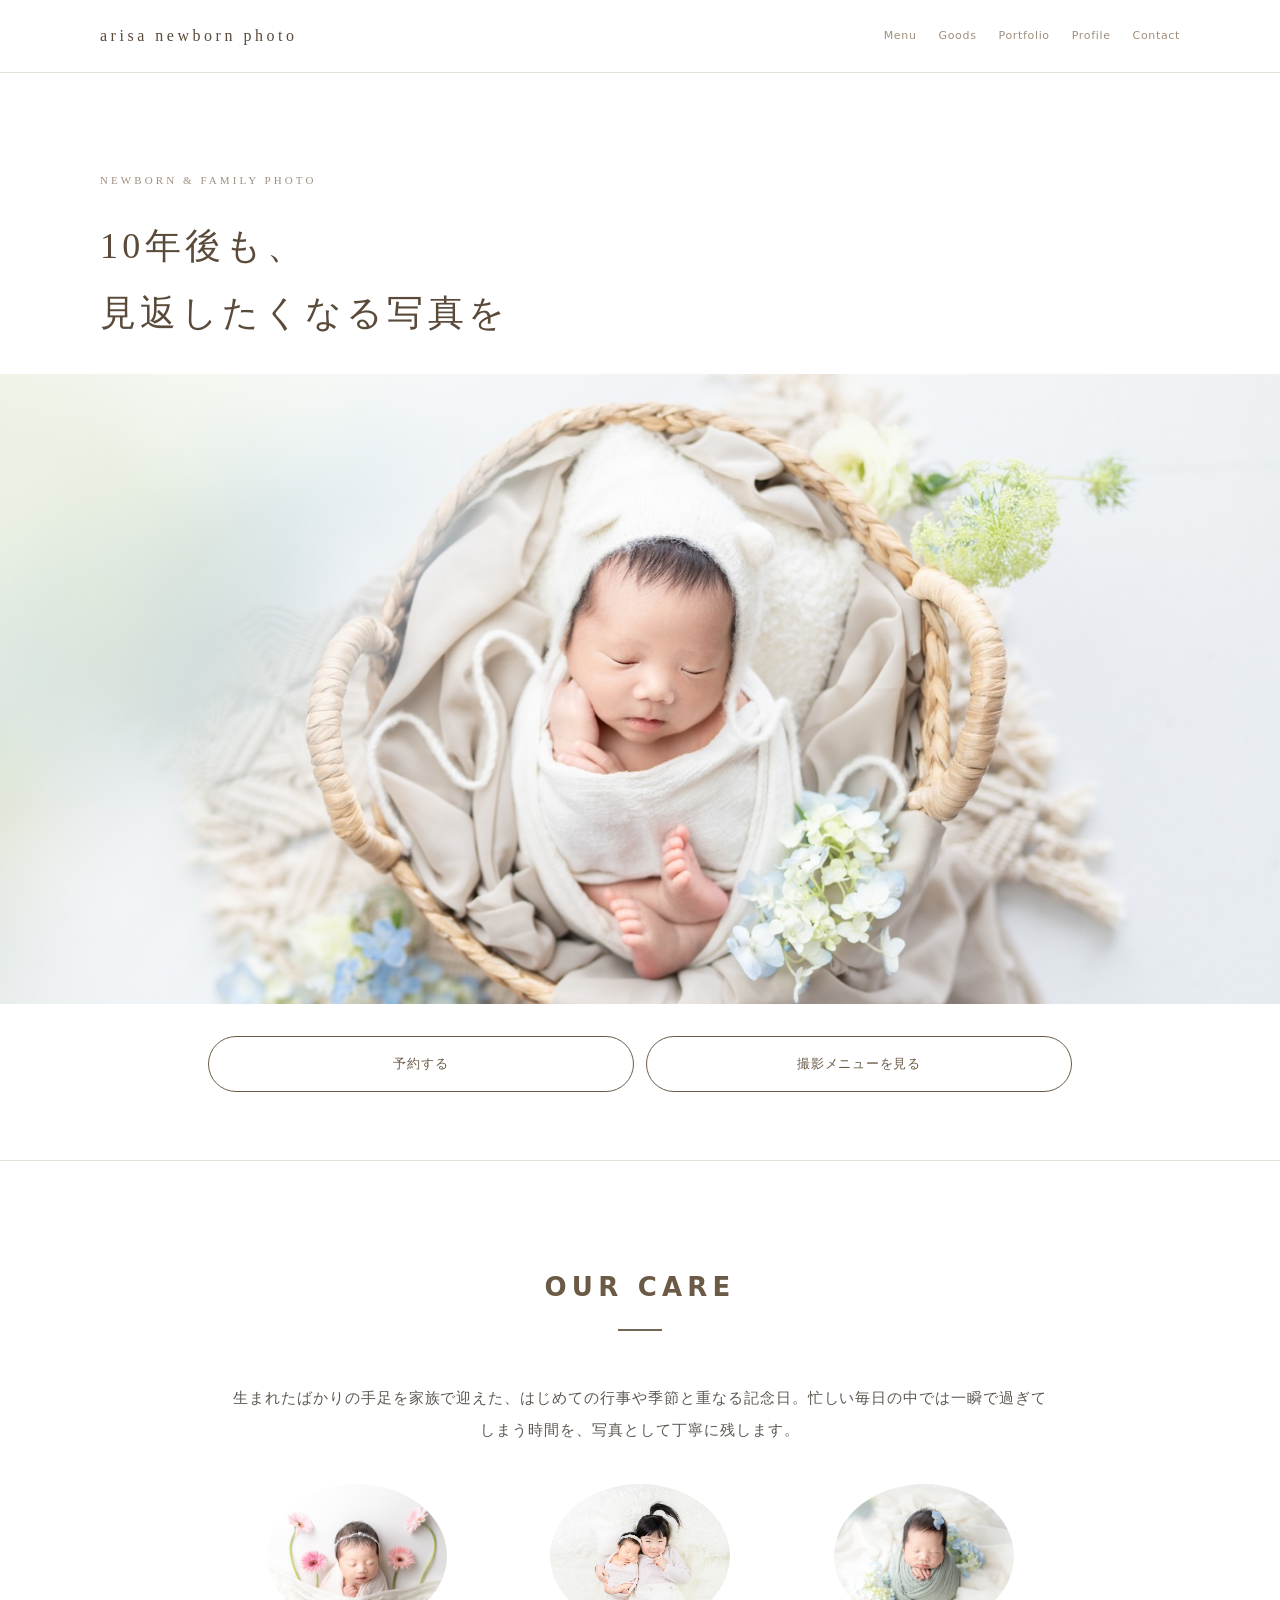
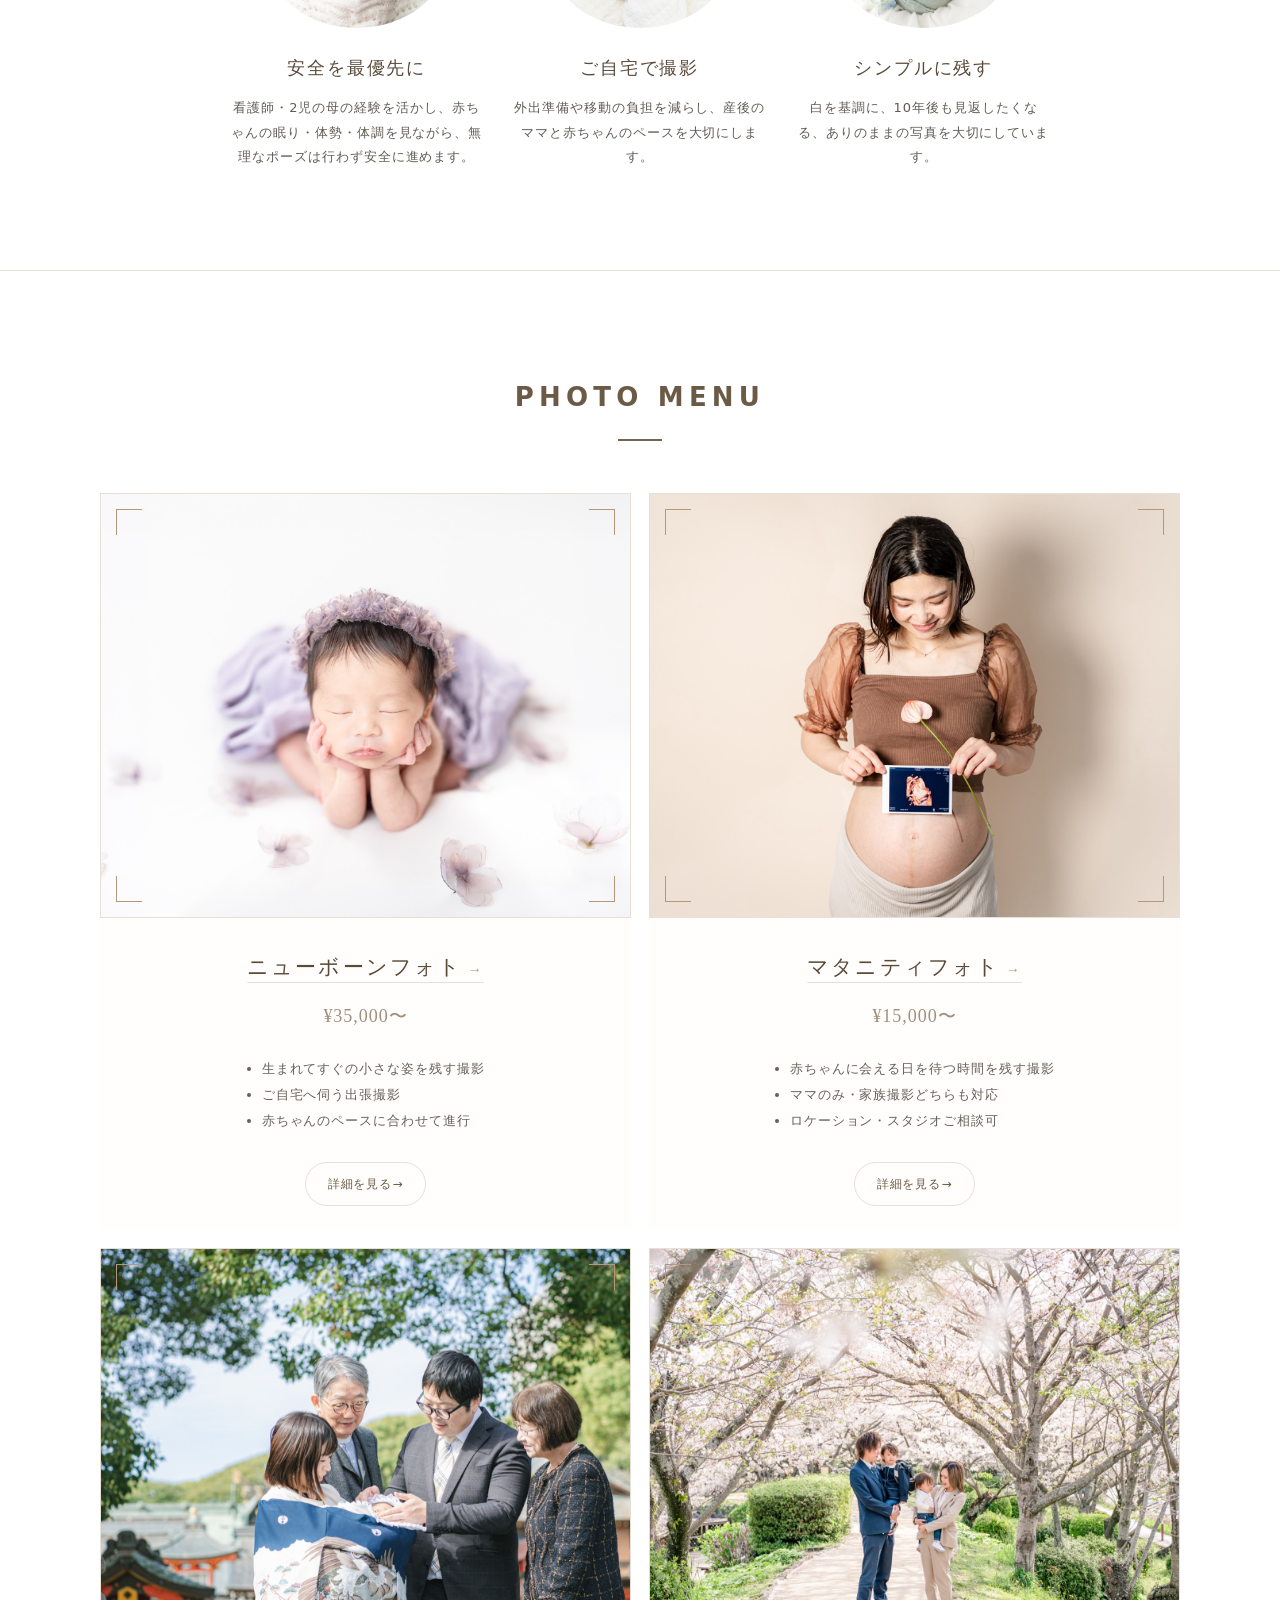
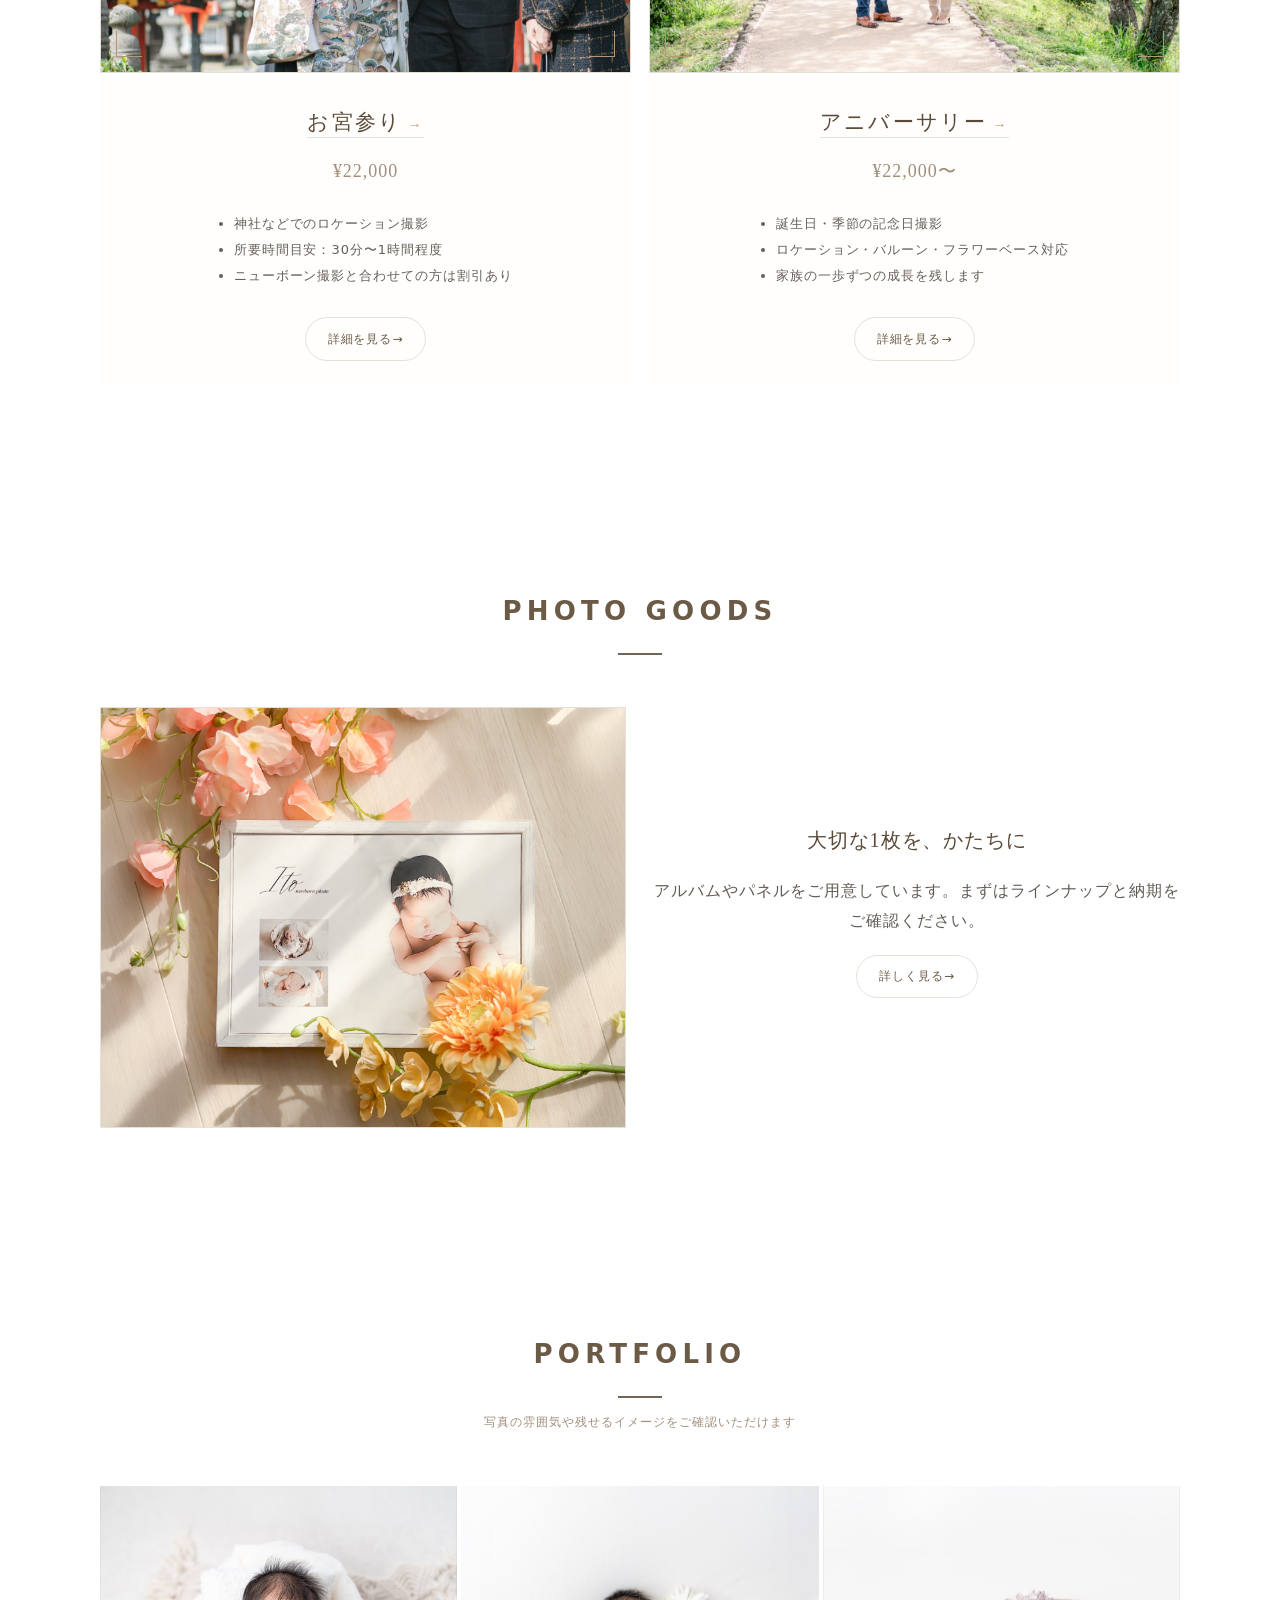
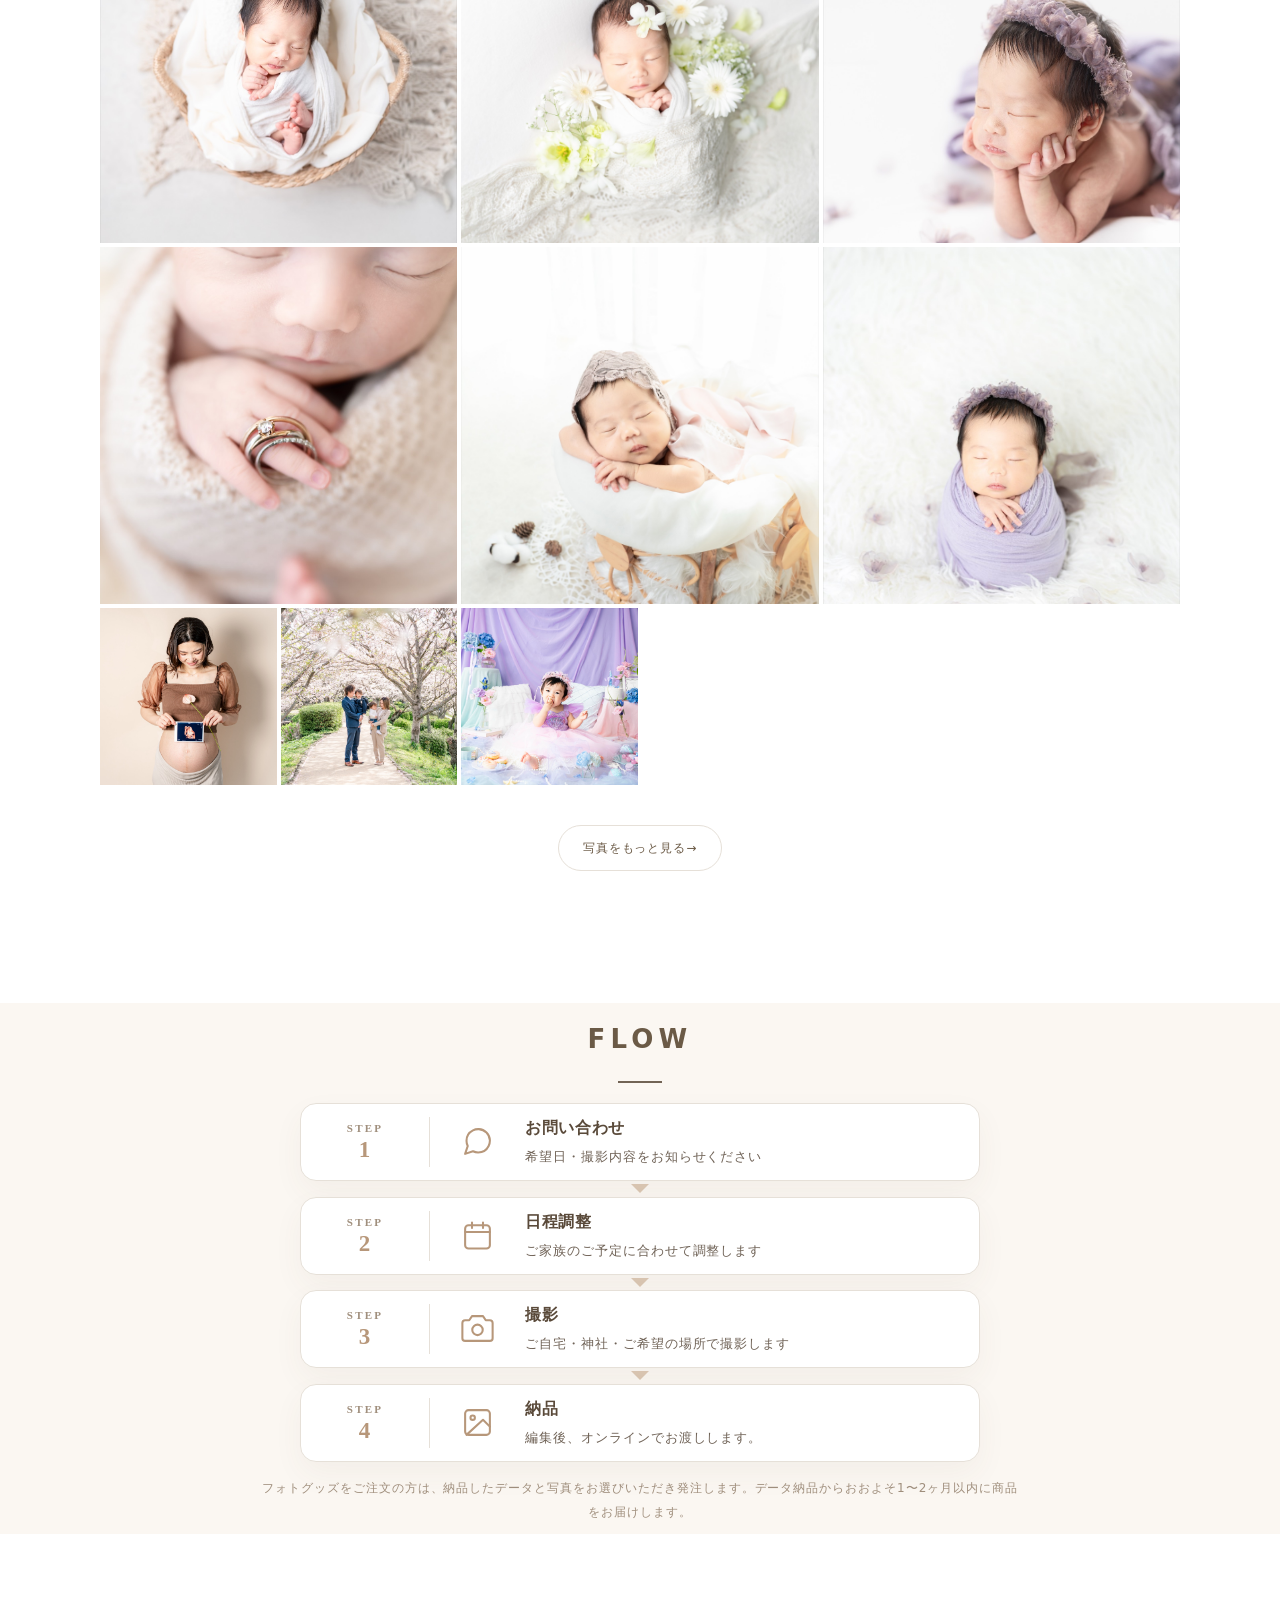
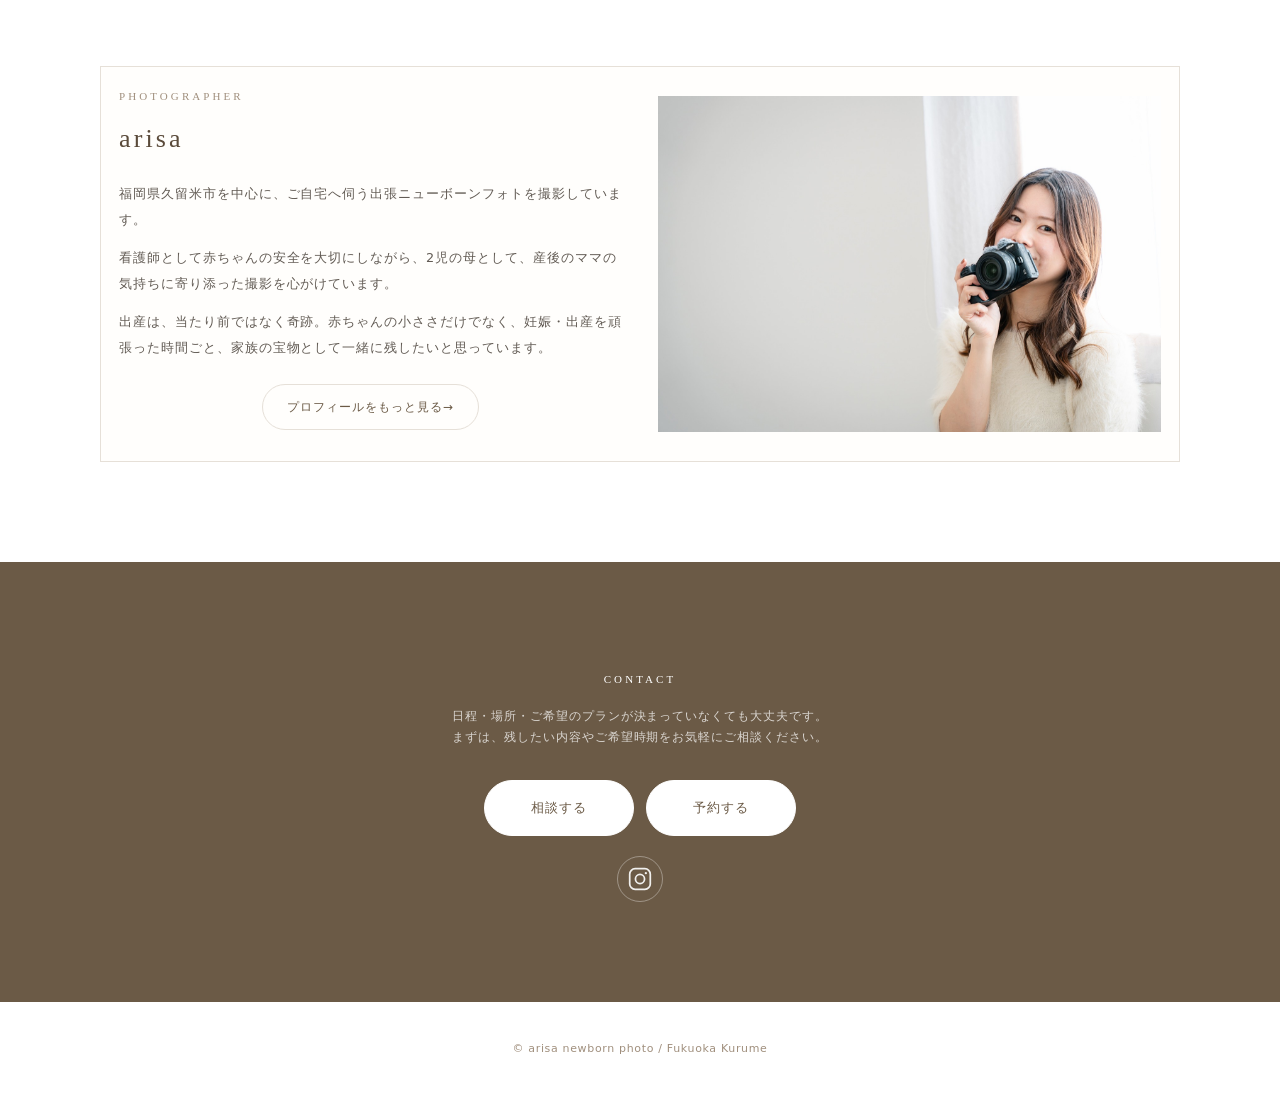
==== commit 2f3d81eb: "Add files via upload" ====
--- a/index.html
+++ b/index.html
@@ -4,7 +4,7 @@
   <meta charset="utf-8" />
   <meta name="viewport" content="width=device-width, initial-scale=1" />
   <title>arisa newborn photo｜福岡・久留米 出張ニューボーンフォト</title>
-  <link rel="stylesheet" href="style.css?v=95" />
+  <link rel="stylesheet" href="style.css?v=106" />
 </head>
 <body>
   <header class="nav"><div class="container nav-inner"><div class="brand">arisa newborn photo</div><input id="nav-toggle" class="nav-checkbox" type="checkbox" /><label class="nav-toggle" for="nav-toggle" aria-label="メニューを開閉"><span></span><span></span><span></span></label><nav class="nav-links" id="main-nav"><a href="#service">Menu</a><a href="#goods">Goods</a><a href="#portfolio">Portfolio</a><a href="profile.html">Profile</a><a href="#contact">Contact</a></nav></div></header>
@@ -46,12 +46,12 @@
 
 <section id="flow"><div class="container"><div class="section-title"><span class="eyebrow">Flow</span><h2>撮影までの流れ</h2></div><div class="flow"><div class="step"><div class="step-number">1</div><div class="step-icon"><svg viewBox="0 0 24 24" fill="none" stroke="currentColor" stroke-width="1.5" stroke-linecap="round" stroke-linejoin="round"><path d="M21 11.5a8.38 8.38 0 0 1-.9 3.8 8.5 8.5 0 0 1-7.6 4.7 8.38 8.38 0 0 1-3.8-.9L3 21l1.9-5.7a8.38 8.38 0 0 1-.9-3.8 8.5 8.5 0 0 1 4.7-7.6 8.38 8.38 0 0 1 3.8-.9h.5a8.48 8.48 0 0 1 8 8z"/></svg></div><div class="step-body"><h3>お問い合わせ</h3><p>希望日・撮影内容をお知らせください</p></div></div><div class="step"><div class="step-number">2</div><div class="step-icon"><svg viewBox="0 0 24 24" fill="none" stroke="currentColor" stroke-width="1.5" stroke-linecap="round" stroke-linejoin="round"><rect x="3" y="4.5" width="18" height="17" rx="2.5"/><path d="M3 9.5h18M8 2.5v4M16 2.5v4"/></svg></div><div class="step-body"><h3>日程調整</h3><p>ご家族のご予定に合わせて調整します</p></div></div><div class="step"><div class="step-number">3</div><div class="step-icon"><svg viewBox="0 0 24 24" fill="none" stroke="currentColor" stroke-width="1.5" stroke-linecap="round" stroke-linejoin="round"><path d="M23 19a2 2 0 0 1-2 2H3a2 2 0 0 1-2-2V8a2 2 0 0 1 2-2h3l2-3h8l2 3h3a2 2 0 0 1 2 2z"/><circle cx="12" cy="13" r="3.8"/></svg></div><div class="step-body"><h3>撮影</h3><p>ご自宅・神社・ご希望の場所で撮影します</p></div></div><div class="step"><div class="step-number">4</div><div class="step-icon"><svg viewBox="0 0 24 24" fill="none" stroke="currentColor" stroke-width="1.5" stroke-linecap="round" stroke-linejoin="round"><rect x="3" y="3" width="18" height="18" rx="2.5"/><circle cx="8.5" cy="8.5" r="1.6"/><path d="M21 15l-5-5L4 21"/></svg></div><div class="step-body"><h3>納品</h3><p>編集後、オンラインでお渡しします。</p></div></div></div><p class="note" style="text-align:center;max-width:760px;margin:24px auto 0">フォトグッズをご注文の方は、納品したデータと写真をお選びいただき発注します。データ納品からおおよそ1〜2ヶ月以内に商品をお届けします。</p></div></section>
 
-    <section id="profile"><div class="container profile"><div class="hero-card"><img src="写真フォルダ/photo/おくるみ布.jpg" alt="arisa newborn photo"></div><div><span class="eyebrow">Photographer</span><h3>arisa</h3><p>福岡県久留米市を中心に、ご自宅へ伺う出張ニューボーンフォトを撮影しています。</p><p>看護師として赤ちゃんの安全を大切にしながら、2児の母として、産後のママの気持ちに寄り添った撮影を心がけています。</p><p>出産は、当たり前ではなく奇跡。赤ちゃんの小ささだけでなく、妊娠・出産を頑張った時間ごと、家族の宝物として一緒に残したいと思っています。</p><p class="pf-more" style="text-align:center;margin-top:24px"><a href="profile.html">プロフィールをもっと見る</a></p></div></div></section>
+    <section id="profile"><div class="container"><div class="hero-card"><div class="pf-card-grid"><div class="pf-card-text"><span class="eyebrow">Photographer</span><h3>arisa</h3><p>福岡県久留米市を中心に、ご自宅へ伺う出張ニューボーンフォトを撮影しています。</p><p>看護師として赤ちゃんの安全を大切にしながら、2児の母として、産後のママの気持ちに寄り添った撮影を心がけています。</p><p>出産は、当たり前ではなく奇跡。赤ちゃんの小ささだけでなく、妊娠・出産を頑張った時間ごと、家族の宝物として一緒に残したいと思っています。</p><p class="pf-more" style="text-align:center;margin-top:24px"><a href="profile.html">プロフィールをもっと見る</a></p></div><img src="写真フォルダ/profiles story/profile-1.jpg" alt="フォトグラファー arisa"></div></div></div></section>
 
     <section id="contact" class="cta"><div class="narrow"><span class="eyebrow">Contact</span><p><span class="wbr">日程・場所・ご希望のプランが</span><span class="wbr">決まっていなくても大丈夫です。</span><br><span class="wbr">まずは、残したい内容やご希望時期を</span><span class="wbr">お気軽にご相談ください。</span></p><div class="btns" style="justify-content:center"><a class="btn line" href="https://lin.ee/nrPaFDa" target="_blank" rel="noreferrer">相談する</a><a class="btn js-book" href="#booking">予約する</a></div><a class="ig-link" href="https://www.instagram.com/arisa_newbornphoto/" target="_blank" rel="noreferrer" aria-label="Instagramを見る"><svg viewBox="0 0 24 24" width="26" height="26" fill="none" stroke="currentColor" stroke-width="1.6" stroke-linecap="round" stroke-linejoin="round"><rect x="2.5" y="2.5" width="19" height="19" rx="5"/><circle cx="12" cy="12" r="4.2"/><circle cx="17.4" cy="6.6" r="1.05" fill="currentColor" stroke="none"/></svg></a></div></section>
   </main>
   <footer class="footer">© arisa newborn photo / Fukuoka Kurume</footer>
   <a class="fab fab-hidden js-book" href="#booking" target="_blank" rel="noreferrer" aria-label="予約する"><svg viewBox="0 0 24 24" width="17" height="17" fill="none" stroke="currentColor" stroke-width="1.6" stroke-linecap="round" stroke-linejoin="round"><rect x="3.5" y="5" width="17" height="16" rx="2.5"/><path d="M3.5 9.5h17M8 3v4M16 3v4"/></svg><span>予約する</span></a>
-  <script src="booking.js?v=7" defer></script>
+  <script src="booking.js?v=8" defer></script>
 </body>
 </html>
--- a/style.css
+++ b/style.css
@@ -20,16 +20,26 @@
 .nav-toggle span + span{margin-top:0}
 .nav-links{display:flex;gap:22px;font-size:11px;letter-spacing:.06em;color:var(--muted);align-items:center}
 .nav-links a:hover{color:var(--accent)}
-.hero{min-height:90vh;display:flex;align-items:center;padding:100px 0 72px;position:relative;overflow:hidden;background:#fff}
-.hero-bg{position:absolute;top:0;left:0;width:100%;height:100%;object-fit:cover;object-position:58% 30%;z-index:0;animation:heroFade 2.6s cubic-bezier(.22,.61,.36,1) forwards;opacity:1;margin:0;pointer-events:none}
+.hero{padding:96px 0 48px;position:relative;overflow:hidden;background:#fff}
+.hero-bg{display:block;position:relative;width:100vw;max-width:none;margin:26px 0 30px;margin-left:calc(50% - 50vw);height:70vh;max-height:760px;object-fit:cover;object-position:58% 32%;z-index:0;animation:heroFade 2.6s cubic-bezier(.22,.61,.36,1) forwards;opacity:1;pointer-events:none}
 .hero-scrim{display:none}
 .hero .container{position:relative;z-index:2}
-.hero-inner{max-width:520px;animation:heroText 1.6s ease-out .5s forwards;opacity:1;position:relative;z-index:2}
+.hero-inner{max-width:100%;animation:heroText 1.6s ease-out .5s forwards;opacity:1;position:relative;z-index:2}
 .eyebrow{font-family:Georgia,serif;font-size:11px;letter-spacing:.28em;color:var(--muted);text-transform:uppercase}
 .hero h1{font-family:Georgia,"Noto Serif JP",serif;font-weight:300;font-size:clamp(22px,3vw,36px);line-height:1.85;margin:22px 0 28px;letter-spacing:.12em;max-width:90%;}
 .lead{font-size:14px;color:#5f5851;max-width:600px;line-height:2.1}
 .hero-card{background:var(--paper);padding:18px;border:1px solid var(--line)}
 .hero-card img{aspect-ratio:4/5;object-fit:cover;object-position:50% 18%}
+#profile .hero-card img{aspect-ratio:3/2;object-position:50% 28%}
+.reveal{opacity:0;transform:translateY(20px);transition:opacity .8s cubic-bezier(.22,.61,.36,1),transform .8s cubic-bezier(.22,.61,.36,1);will-change:opacity,transform}
+.reveal.is-visible{opacity:1;transform:none}
+@media(prefers-reduced-motion:reduce){.reveal{opacity:1!important;transform:none!important;transition:none!important}}
+.pf-card-grid{display:grid;grid-template-columns:1fr 1fr;gap:36px;align-items:center}
+.pf-card-grid img{width:100%}
+.pf-card-text .eyebrow{display:block;margin-bottom:6px}
+.pf-card-text h3{font-family:Georgia,"Noto Serif JP",serif;font-weight:300;font-size:26px;letter-spacing:.12em;margin:6px 0 16px}
+.pf-card-text p{color:#625b54;line-height:2;font-size:80%}
+@media(max-width:900px){.pf-card-grid{grid-template-columns:1fr;gap:22px}.pf-card-grid img{order:-1}}
 @keyframes heroFade{from{opacity:0;transform:scale(1.06)}to{opacity:1;transform:none}}
 @keyframes heroText{from{opacity:0;transform:translateY(16px)}to{opacity:1;transform:none}}
 @media(prefers-reduced-motion:reduce){.hero-bg,.hero-inner{animation:none;opacity:1}}
@@ -37,6 +47,7 @@
 .btn{padding:14px 24px;border:1px solid var(--dark);background:var(--dark);color:white;font-size:13px;letter-spacing:.06em;display:inline-flex;align-items:center;justify-content:center;min-width:150px;width:auto;border-radius:999px;cursor:pointer;transition:transform .2s ease,box-shadow .2s ease,background .2s ease,color .2s ease,border-color .2s ease,filter .2s ease}
 .hero .lead{font-size:12.6px}
 .hero .btn{flex:1 1 45%;min-width:150px;width:auto}
+.hero .btns{max-width:80%;margin-left:auto;margin-right:auto}
 .btn.secondary{background:transparent;color:var(--dark)}
 .btn.line{background:var(--dark);border-color:var(--dark);color:#fff}
 .hero .btn.line,.hero .btn.secondary{background:#fff;color:var(--dark);border:1px solid var(--dark)}
@@ -73,7 +84,7 @@
 .service h3{font-family:Georgia,"Noto Serif JP",serif;font-weight:300;font-size:21px;margin:0 0 10px;letter-spacing:.1em}
 .service h3 a{border-bottom:1px solid var(--line);padding-bottom:3px}
 .service h3 a:after{content:"  →";font-size:14px;color:var(--accent)}
-.service-link{display:inline-flex;margin:16px auto 0;padding:9px 22px;border:1px solid var(--line);color:var(--dark);font-size:12px;letter-spacing:.08em;transition:background .2s ease,color .2s ease,border-color .2s ease;border-radius:999px;text-align:center}
+.service-link{display:flex;width:fit-content;max-width:100%;justify-content:center;margin:16px auto 0;padding:9px 22px;border:1px solid var(--line);color:var(--dark);font-size:12px;letter-spacing:.08em;transition:background .2s ease,color .2s ease,border-color .2s ease;border-radius:999px;text-align:center}
 .service-link:after{content:"  →"}
 .service-link:hover{background:var(--dark);color:#fff;border-color:var(--dark)}
 .price{font-family:Georgia,serif;font-size:18px;color:var(--muted);margin:10px 0}
@@ -89,6 +100,11 @@
 .pose-item img{width:100%;height:230px;object-fit:cover;object-position:50% 42%}
 .pose-item p{text-align:center;font-family:Georgia,"Noto Serif JP",serif;letter-spacing:.1em;margin:12px 0 4px;color:#5f5851;font-size:14px}
 .plans{display:grid;grid-template-columns:repeat(3,1fr);gap:18px}
+.plans-2{grid-template-columns:repeat(2,minmax(0,320px));justify-content:center;max-width:700px;margin:0 auto}
+.plans-1{grid-template-columns:minmax(0,360px);justify-content:center}
+.plans-4{grid-template-columns:repeat(4,1fr)}
+.plans-4 .plan .scene{margin-top:14px}
+.plans-4 .plan-sample{margin-top:auto}
 .plan{background:var(--paper);border:1px solid var(--line);padding:28px 24px;position:relative;text-align:center;display:flex;flex-direction:column}
 .plan.recommend{border-color:var(--accent);box-shadow:var(--shadow)}
 .badge{position:absolute;top:16px;right:16px;background:#f4e5d7;color:#9d7656;font-size:11px;padding:4px 9px}
@@ -106,6 +122,9 @@
 .plan-sample:active{transform:translateY(0) scale(.98);filter:brightness(.9)}
 .plan-pose-link{margin-top:30px}
 #pose{scroll-margin-top:84px}
+.plan li.li-note{list-style:none;margin:-1px 0 7px;font-size:11.5px;color:var(--muted);line-height:1.55}
+#shindan{padding-bottom:50px}
+#shindan + section{padding-top:50px}
 .plan-discount{margin:16px -24px -28px;margin-top:auto;padding:12px 18px;background:var(--accent2);color:#5a4a3a;font-size:12px;line-height:1.55;text-align:center}
 .plan-discount span{display:block}
 .plan-discount b{display:inline-block;margin-top:3px;font-family:Georgia,serif;font-weight:700;font-size:15px;letter-spacing:.02em;color:#5a4433}
@@ -143,7 +162,7 @@
 .fee-card td{padding:6px 0}
 .notes-compact .info-card h3{display:flex;align-items:center;gap:9px}
 .note-icon{width:21px;height:21px;color:var(--accent);flex-shrink:0}
-.cost-grid{display:grid;grid-template-columns:1fr 1fr;gap:44px;align-items:start;max-width:940px;margin:0 auto}
+.cost-grid{display:grid;grid-template-columns:1fr;gap:48px;align-items:start;max-width:520px;margin:0 auto}
 .cost-grid .option-box{margin-top:24px}
 .cost-grid .fee-card{width:100%;max-width:none;margin:24px 0 0}
 @media(max-width:820px){.cost-grid{grid-template-columns:1fr;gap:48px;max-width:520px}}
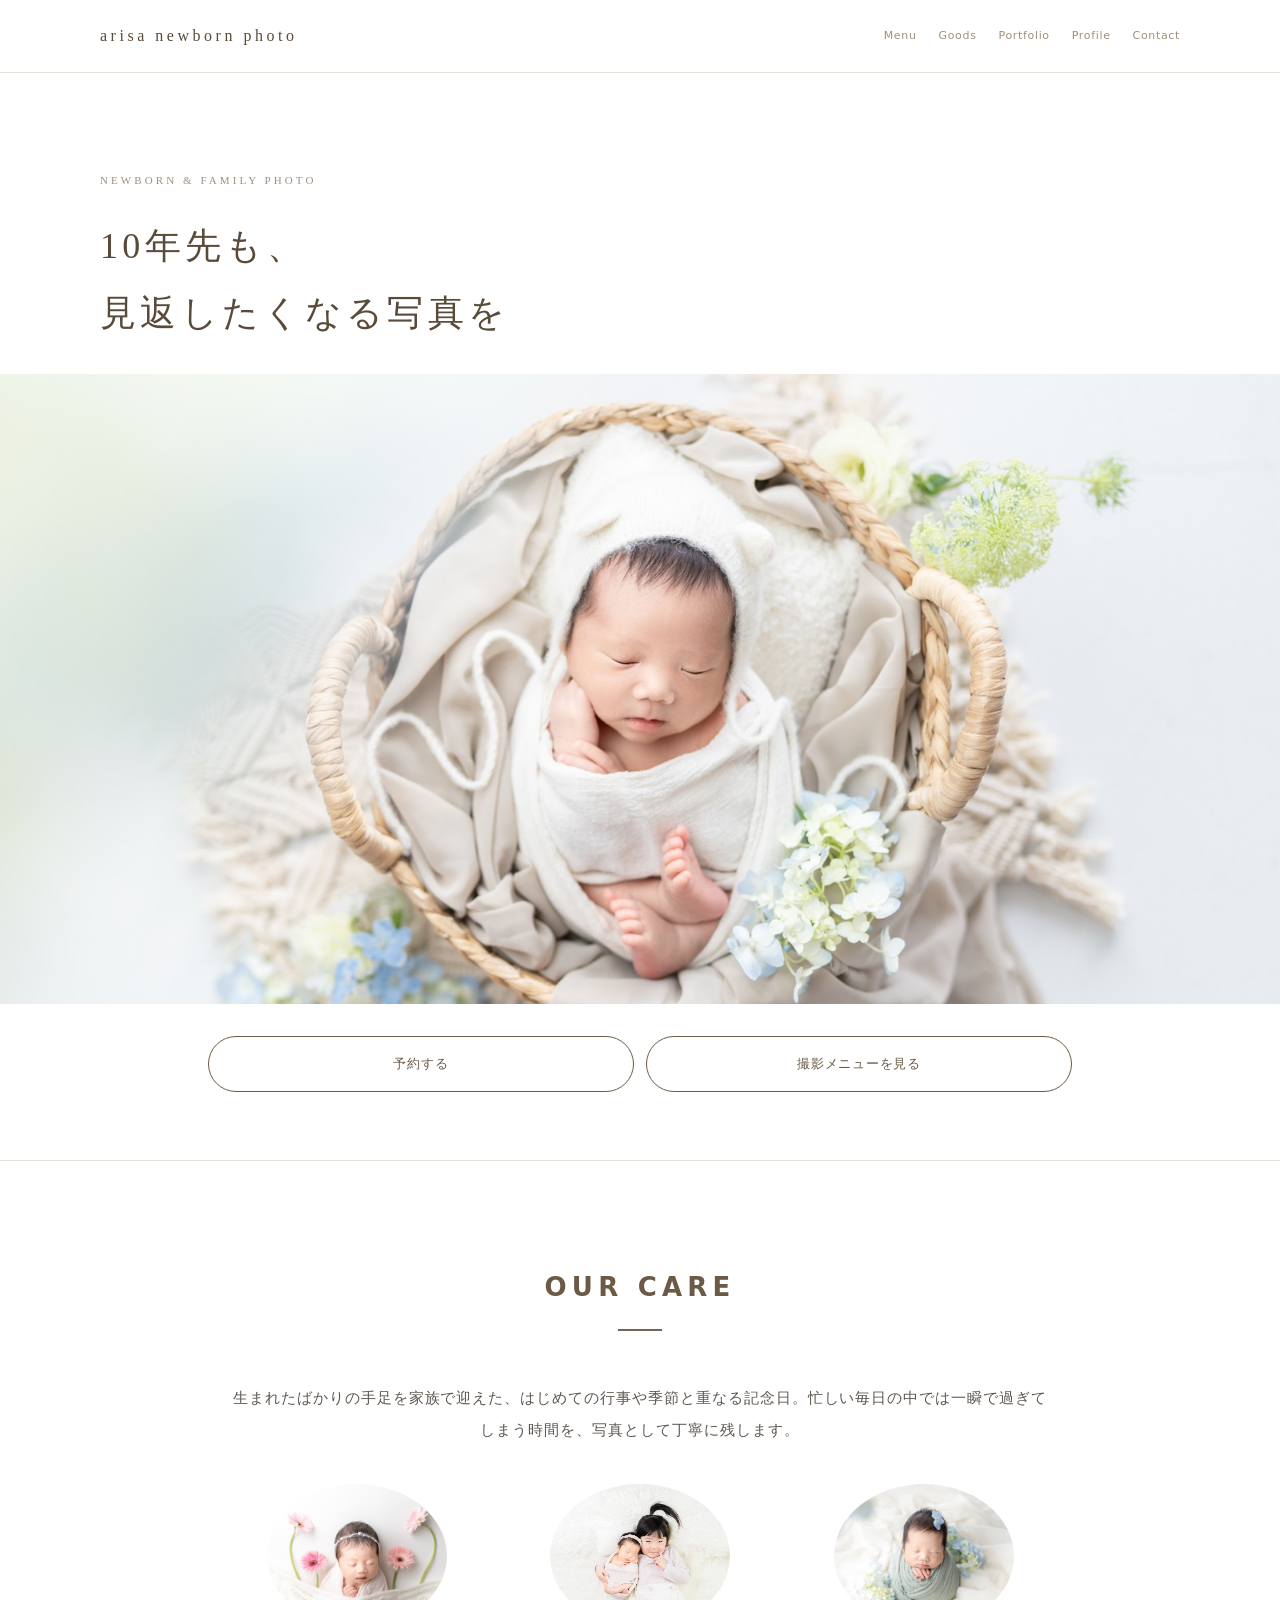
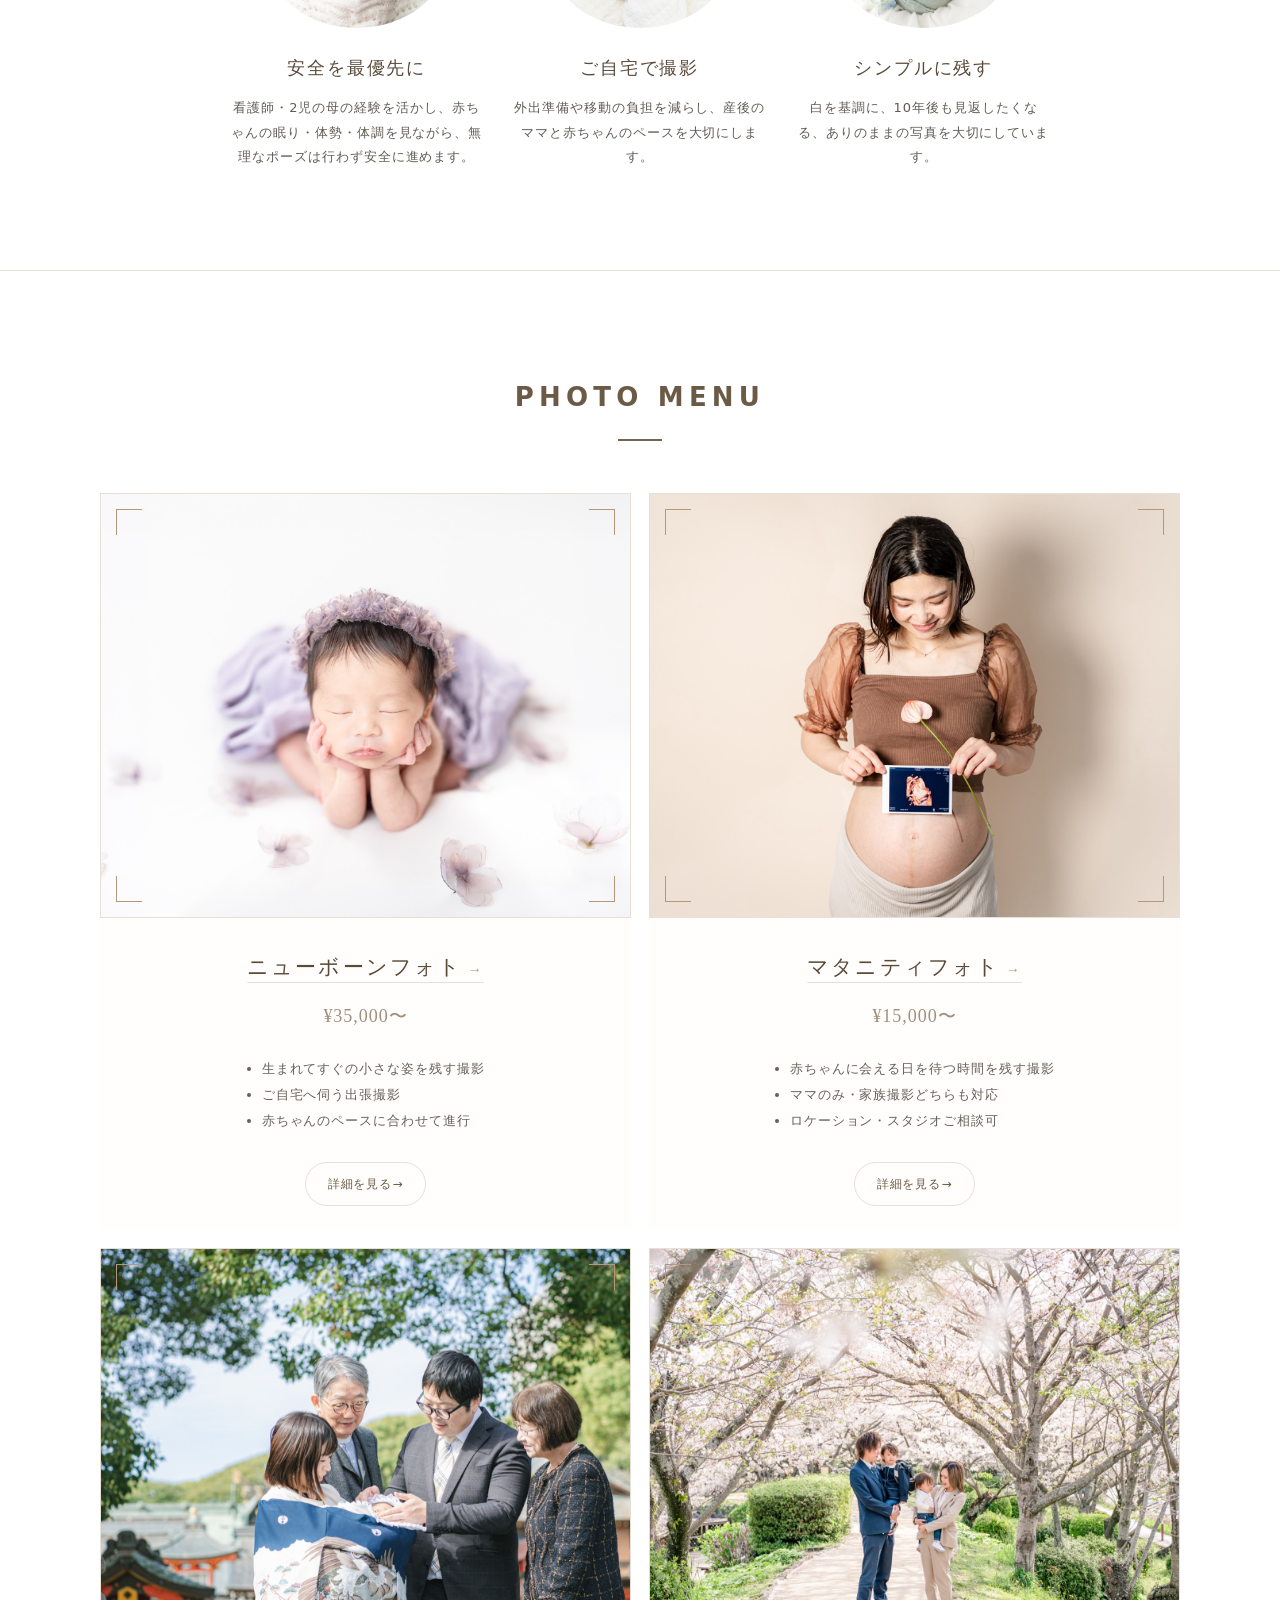
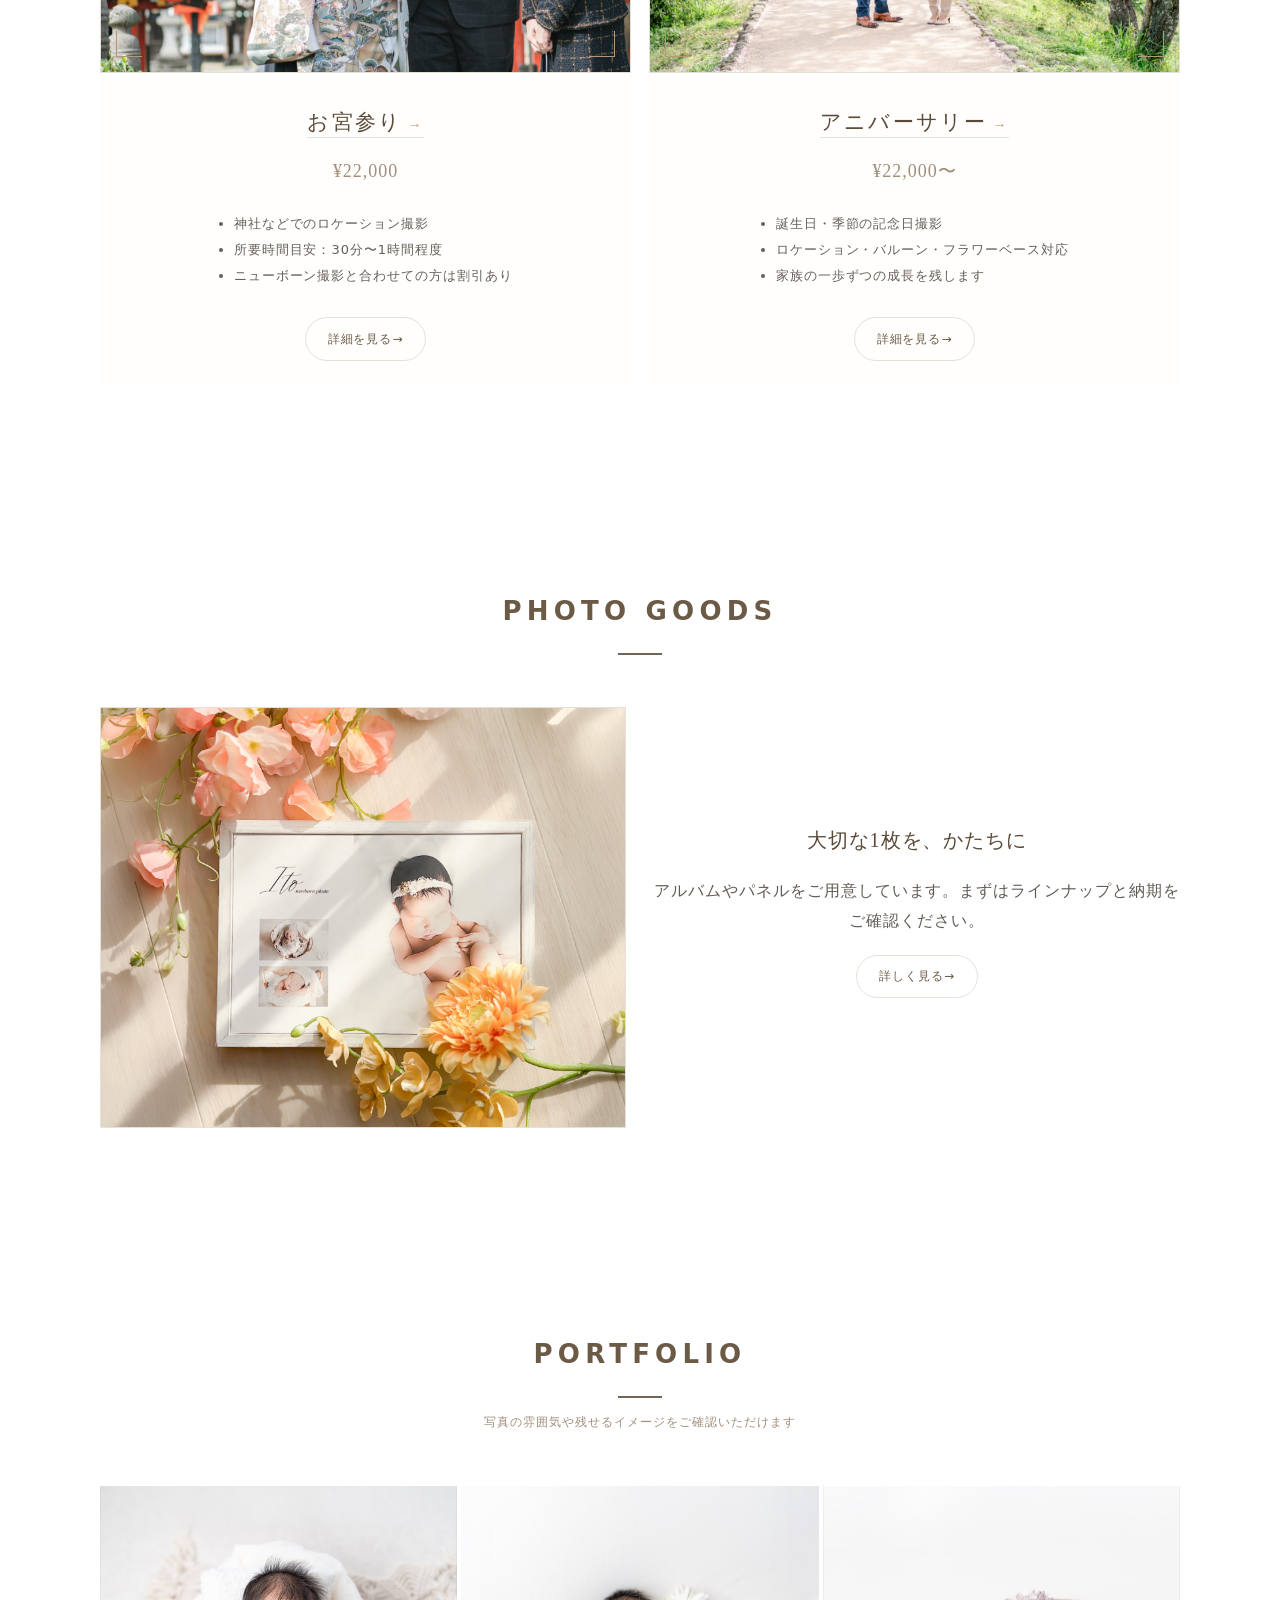
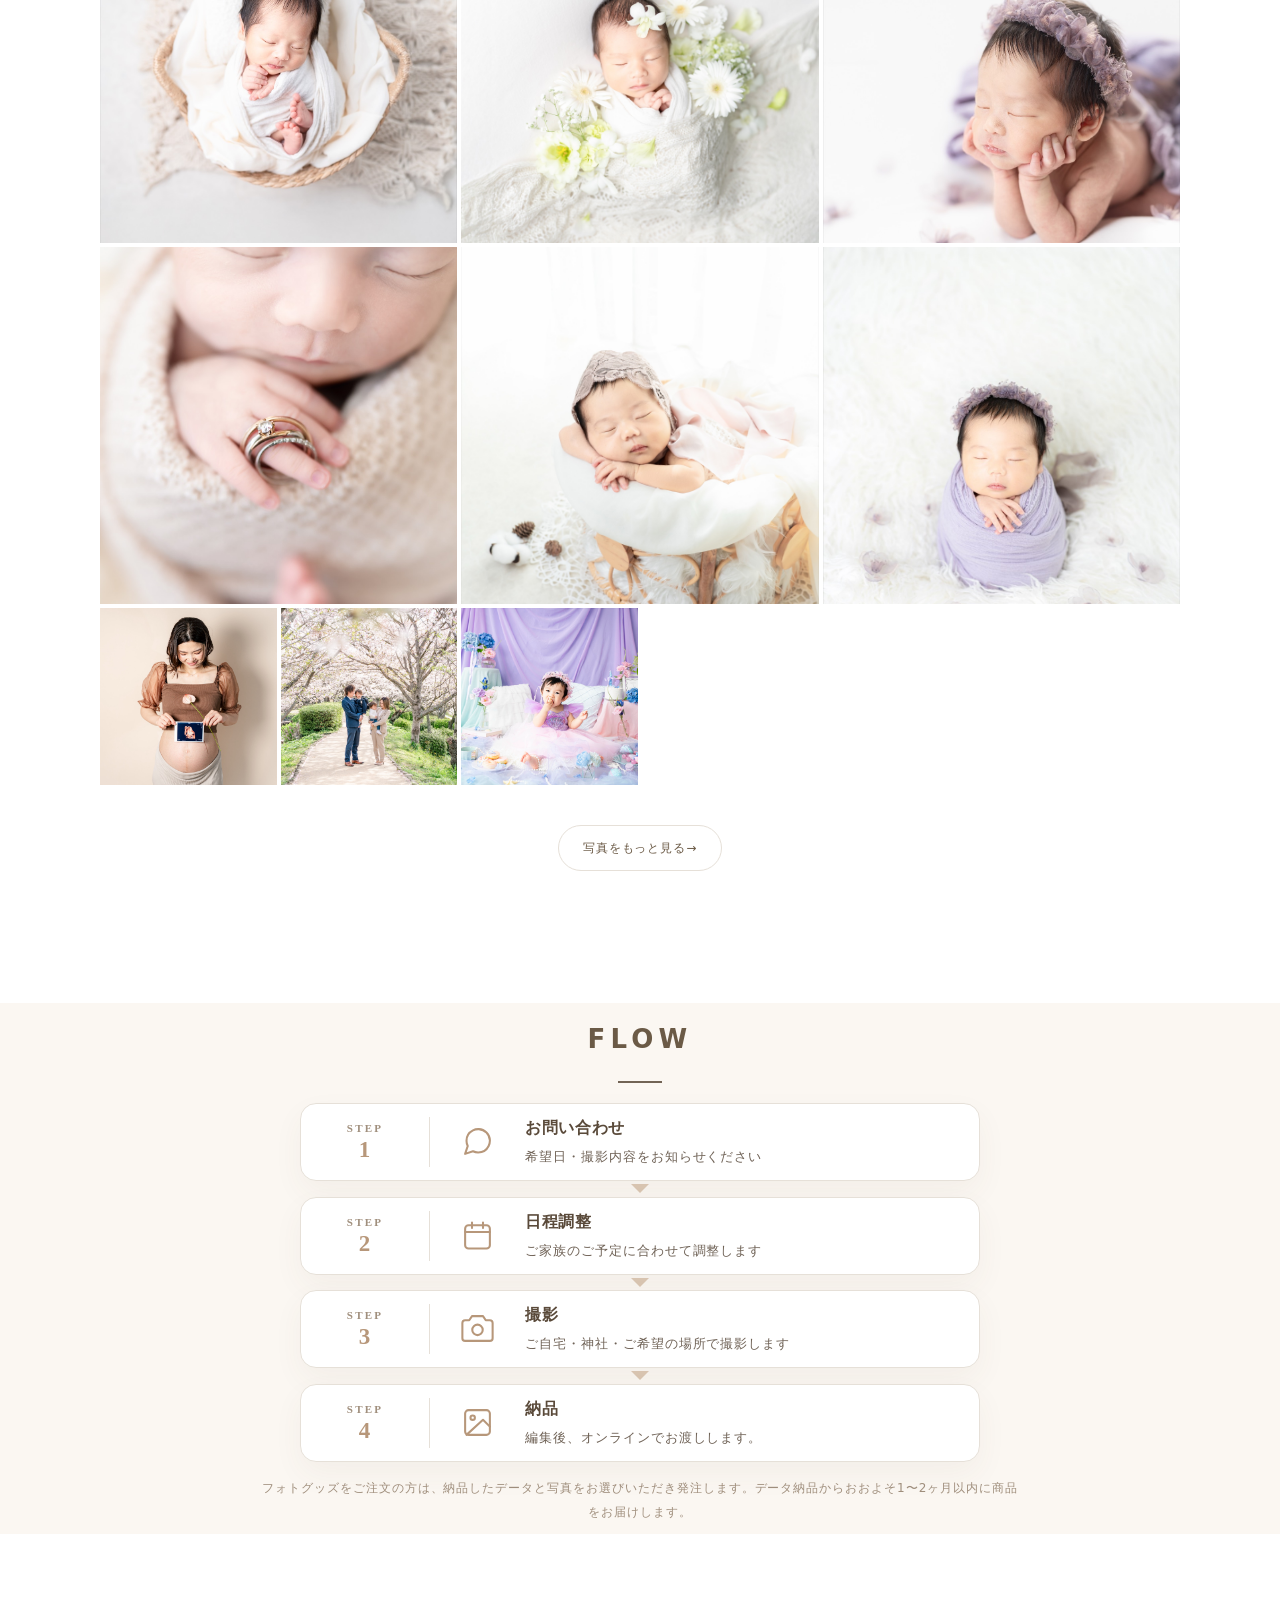
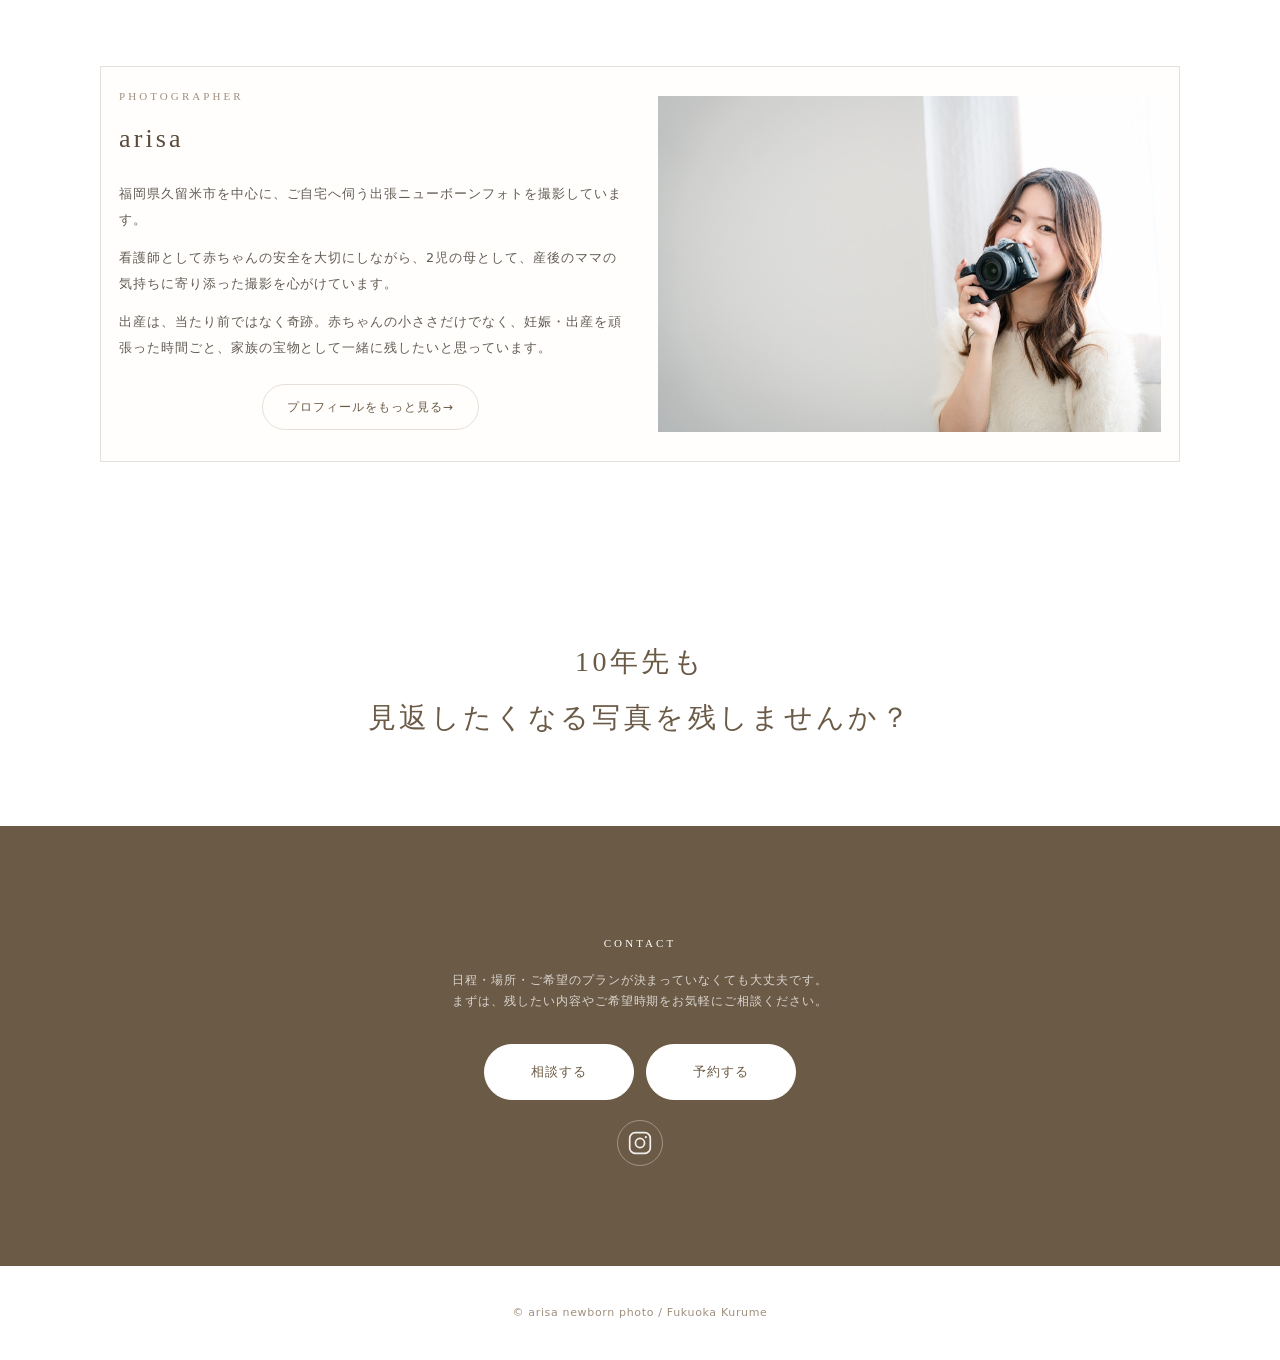
==== commit 516148a5: "Add files via upload" ====
--- a/index.html
+++ b/index.html
@@ -4,12 +4,12 @@
   <meta charset="utf-8" />
   <meta name="viewport" content="width=device-width, initial-scale=1" />
   <title>arisa newborn photo｜福岡・久留米 出張ニューボーンフォト</title>
-  <link rel="stylesheet" href="style.css?v=106" />
+  <link rel="stylesheet" href="style.css?v=107" />
 </head>
 <body>
   <header class="nav"><div class="container nav-inner"><div class="brand">arisa newborn photo</div><input id="nav-toggle" class="nav-checkbox" type="checkbox" /><label class="nav-toggle" for="nav-toggle" aria-label="メニューを開閉"><span></span><span></span><span></span></label><nav class="nav-links" id="main-nav"><a href="#service">Menu</a><a href="#goods">Goods</a><a href="#portfolio">Portfolio</a><a href="profile.html">Profile</a><a href="#contact">Contact</a></nav></div></header>
   <main>
-    <section class="hero"><div class="container"><div class="hero-inner"><div class="eyebrow">newborn & family photo</div><h1>10年後も、<br>見返したくなる写真を</h1><img class="hero-bg" src="写真フォルダ/photo/カゴ1.jpg" alt="ニューボーンフォト" /><div class="btns"><a class="btn line js-book" href="#booking">予約する</a><a class="btn secondary" href="#service">撮影メニューを見る</a></div></div></div></section>
+    <section class="hero"><div class="container"><div class="hero-inner"><div class="eyebrow">newborn & family photo</div><h1>10年先も、<br>見返したくなる写真を</h1><img class="hero-bg" src="写真フォルダ/photo/カゴ1.jpg" alt="ニューボーンフォト" /><div class="btns"><a class="btn line js-book" href="#booking">予約する</a><a class="btn secondary" href="#service">撮影メニューを見る</a></div></div></div></section>
 
     <section class="message"><div class="narrow"><div class="section-title"><span class="eyebrow">Our care</span><h2>小さな一歩を<br>未来の家族へ</h2></div><p>生まれたばかりの手足を家族で迎えた、はじめての行事や季節と重なる記念日。忙しい毎日の中では一瞬で過ぎてしまう時間を、写真として丁寧に残します。</p><div class="intro-grid circles"><div class="intro-card"><div class="concept-photo"><img src="写真フォルダ/photo/お布団4.jpg" alt="安全を最優先に"></div><h3>安全を最優先に</h3><p>看護師・2児の母の経験を活かし、赤ちゃんの眠り・体勢・体調を見ながら、無理なポーズは行わず安全に進めます。</p></div><div class="intro-card"><div class="concept-photo"><img src="写真フォルダ/photo/兄弟1.jpg" alt="ご自宅で撮影"></div><h3>ご自宅で撮影</h3><p>外出準備や移動の負担を減らし、産後のママと赤ちゃんのペースを大切にします。</p></div><div class="intro-card"><div class="concept-photo"><img src="写真フォルダ/photo/ミノムシ1.jpg" alt="シンプルに残す"></div><h3>シンプルに残す</h3><p>白を基調に、10年後も見返したくなる、ありのままの写真を大切にしています。</p></div></div></div></section>
 
@@ -48,6 +48,8 @@
 
     <section id="profile"><div class="container"><div class="hero-card"><div class="pf-card-grid"><div class="pf-card-text"><span class="eyebrow">Photographer</span><h3>arisa</h3><p>福岡県久留米市を中心に、ご自宅へ伺う出張ニューボーンフォトを撮影しています。</p><p>看護師として赤ちゃんの安全を大切にしながら、2児の母として、産後のママの気持ちに寄り添った撮影を心がけています。</p><p>出産は、当たり前ではなく奇跡。赤ちゃんの小ささだけでなく、妊娠・出産を頑張った時間ごと、家族の宝物として一緒に残したいと思っています。</p><p class="pf-more" style="text-align:center;margin-top:24px"><a href="profile.html">プロフィールをもっと見る</a></p></div><img src="写真フォルダ/profiles story/profile-1.jpg" alt="フォトグラファー arisa"></div></div></div></section>
 
+    <section class="closing"><div class="narrow"><p class="closing-msg">10年先も<br>見返したくなる写真を残しませんか？</p></div></section>
+
     <section id="contact" class="cta"><div class="narrow"><span class="eyebrow">Contact</span><p><span class="wbr">日程・場所・ご希望のプランが</span><span class="wbr">決まっていなくても大丈夫です。</span><br><span class="wbr">まずは、残したい内容やご希望時期を</span><span class="wbr">お気軽にご相談ください。</span></p><div class="btns" style="justify-content:center"><a class="btn line" href="https://lin.ee/nrPaFDa" target="_blank" rel="noreferrer">相談する</a><a class="btn js-book" href="#booking">予約する</a></div><a class="ig-link" href="https://www.instagram.com/arisa_newbornphoto/" target="_blank" rel="noreferrer" aria-label="Instagramを見る"><svg viewBox="0 0 24 24" width="26" height="26" fill="none" stroke="currentColor" stroke-width="1.6" stroke-linecap="round" stroke-linejoin="round"><rect x="2.5" y="2.5" width="19" height="19" rx="5"/><circle cx="12" cy="12" r="4.2"/><circle cx="17.4" cy="6.6" r="1.05" fill="currentColor" stroke="none"/></svg></a></div></section>
   </main>
   <footer class="footer">© arisa newborn photo / Fukuoka Kurume</footer>
--- a/style.css
+++ b/style.css
@@ -31,6 +31,9 @@
 .hero-card{background:var(--paper);padding:18px;border:1px solid var(--line)}
 .hero-card img{aspect-ratio:4/5;object-fit:cover;object-position:50% 18%}
 #profile .hero-card img{aspect-ratio:3/2;object-position:50% 28%}
+.closing{padding:72px 0 80px}
+.closing-msg{text-align:center;font-family:Georgia,"Noto Serif JP",serif;font-weight:300;font-size:clamp(20px,2.4vw,28px);line-height:2;letter-spacing:.12em;color:var(--dark);margin:0}
+@media(max-width:560px){.closing{padding:52px 0 58px}.closing-msg{font-size:20px;line-height:1.95}}
 .reveal{opacity:0;transform:translateY(20px);transition:opacity .8s cubic-bezier(.22,.61,.36,1),transform .8s cubic-bezier(.22,.61,.36,1);will-change:opacity,transform}
 .reveal.is-visible{opacity:1;transform:none}
 @media(prefers-reduced-motion:reduce){.reveal{opacity:1!important;transform:none!important;transition:none!important}}
